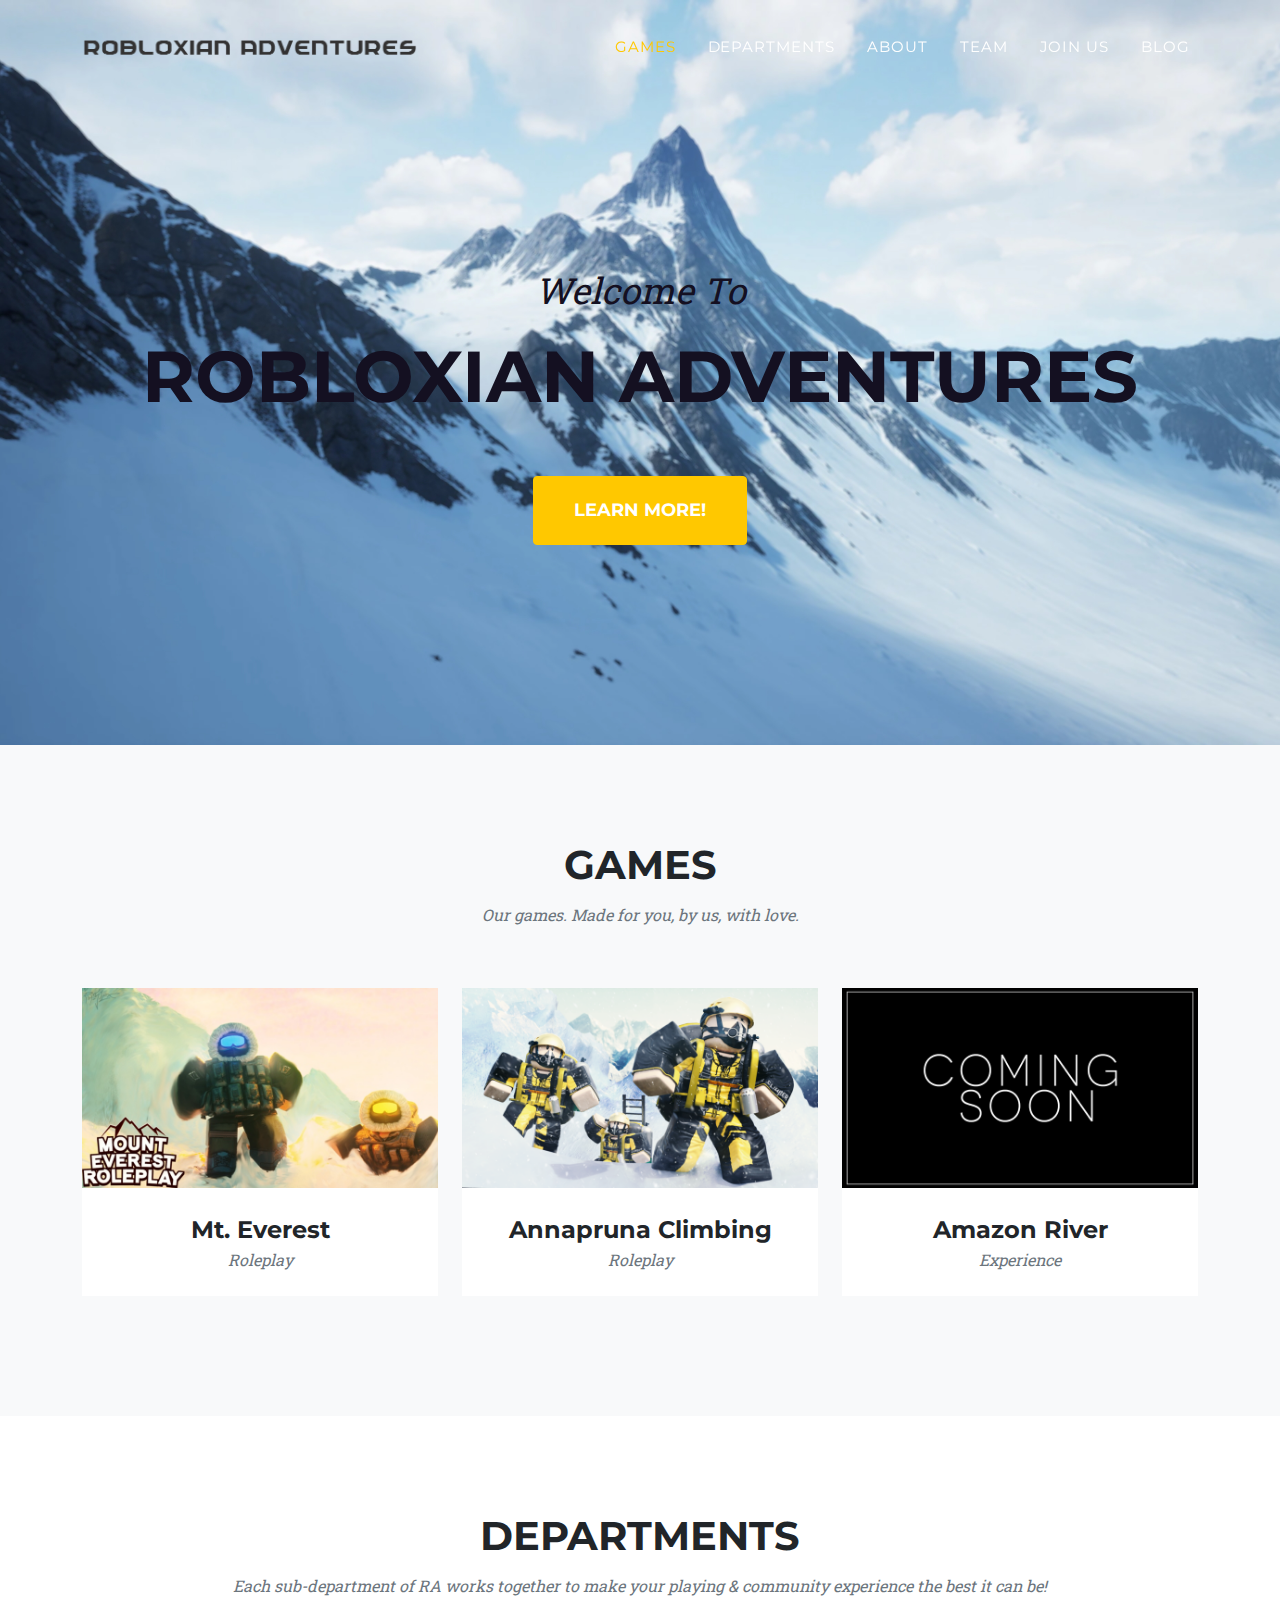
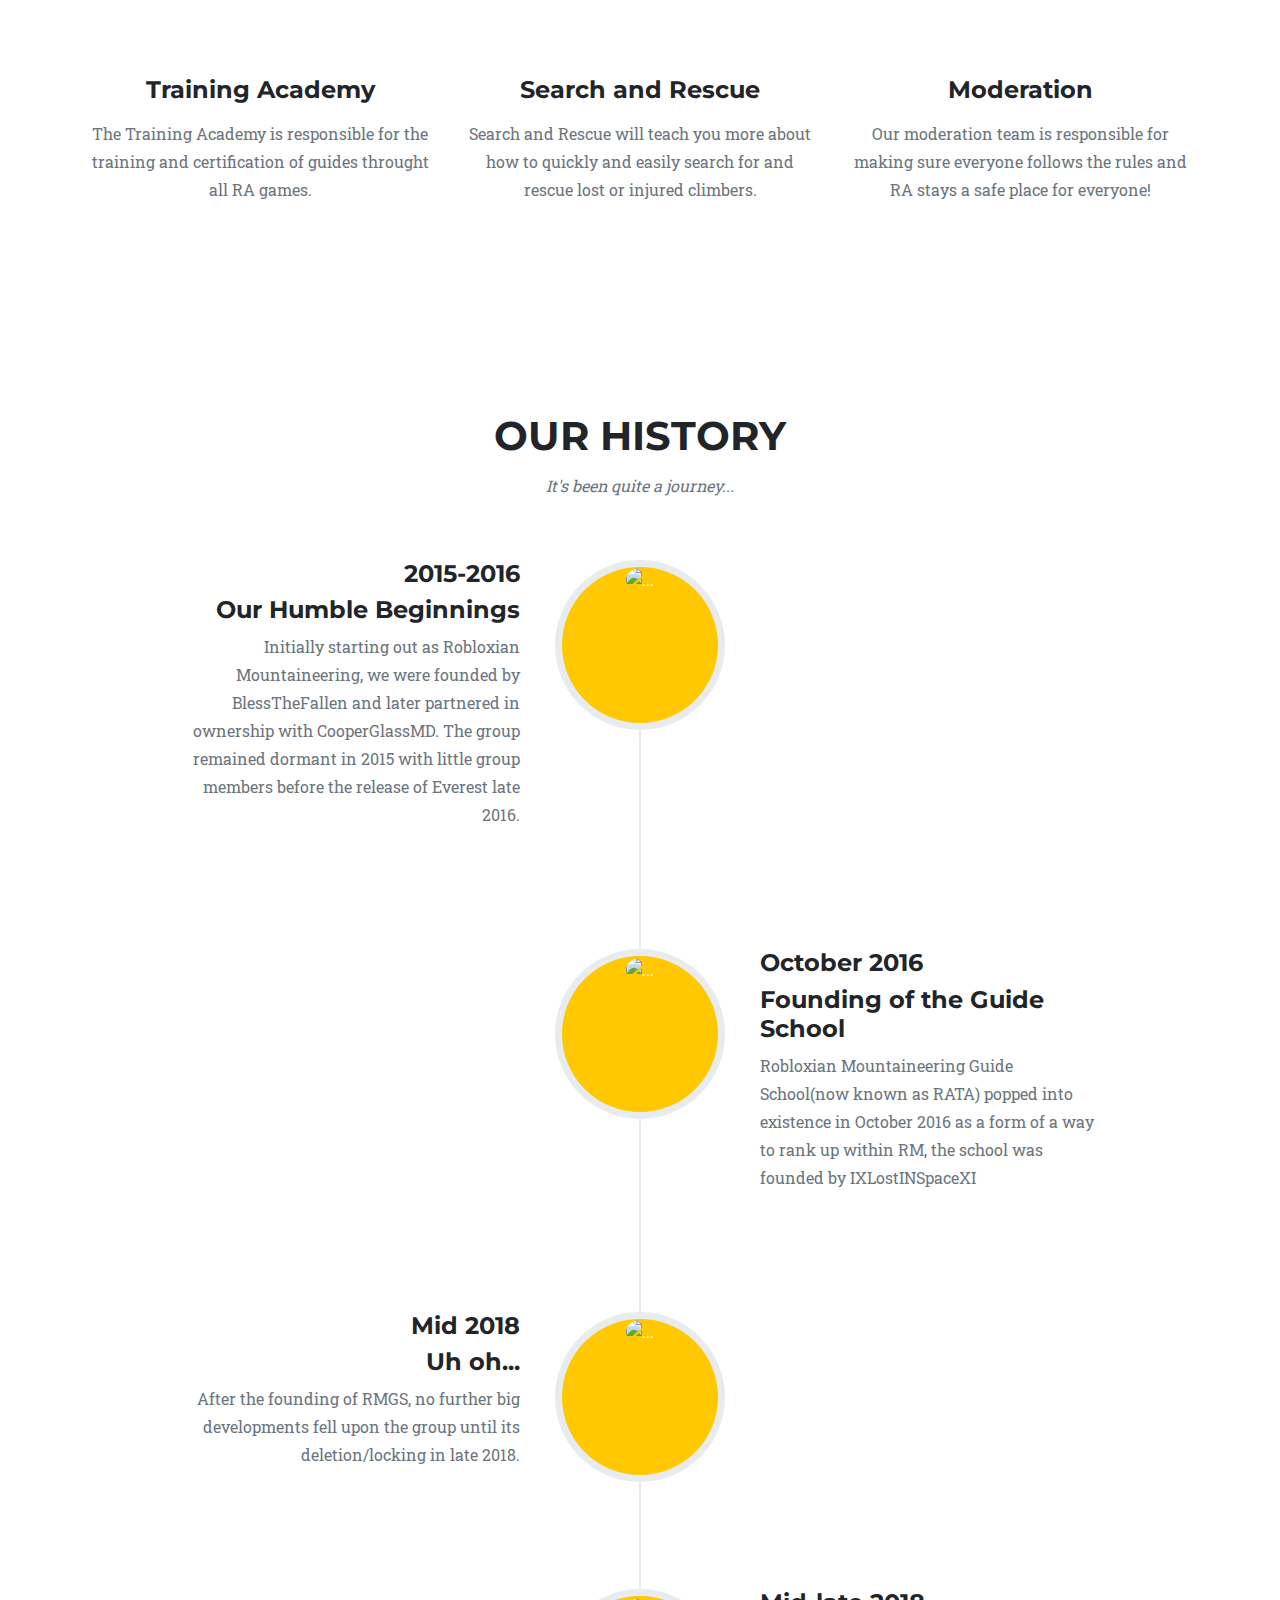
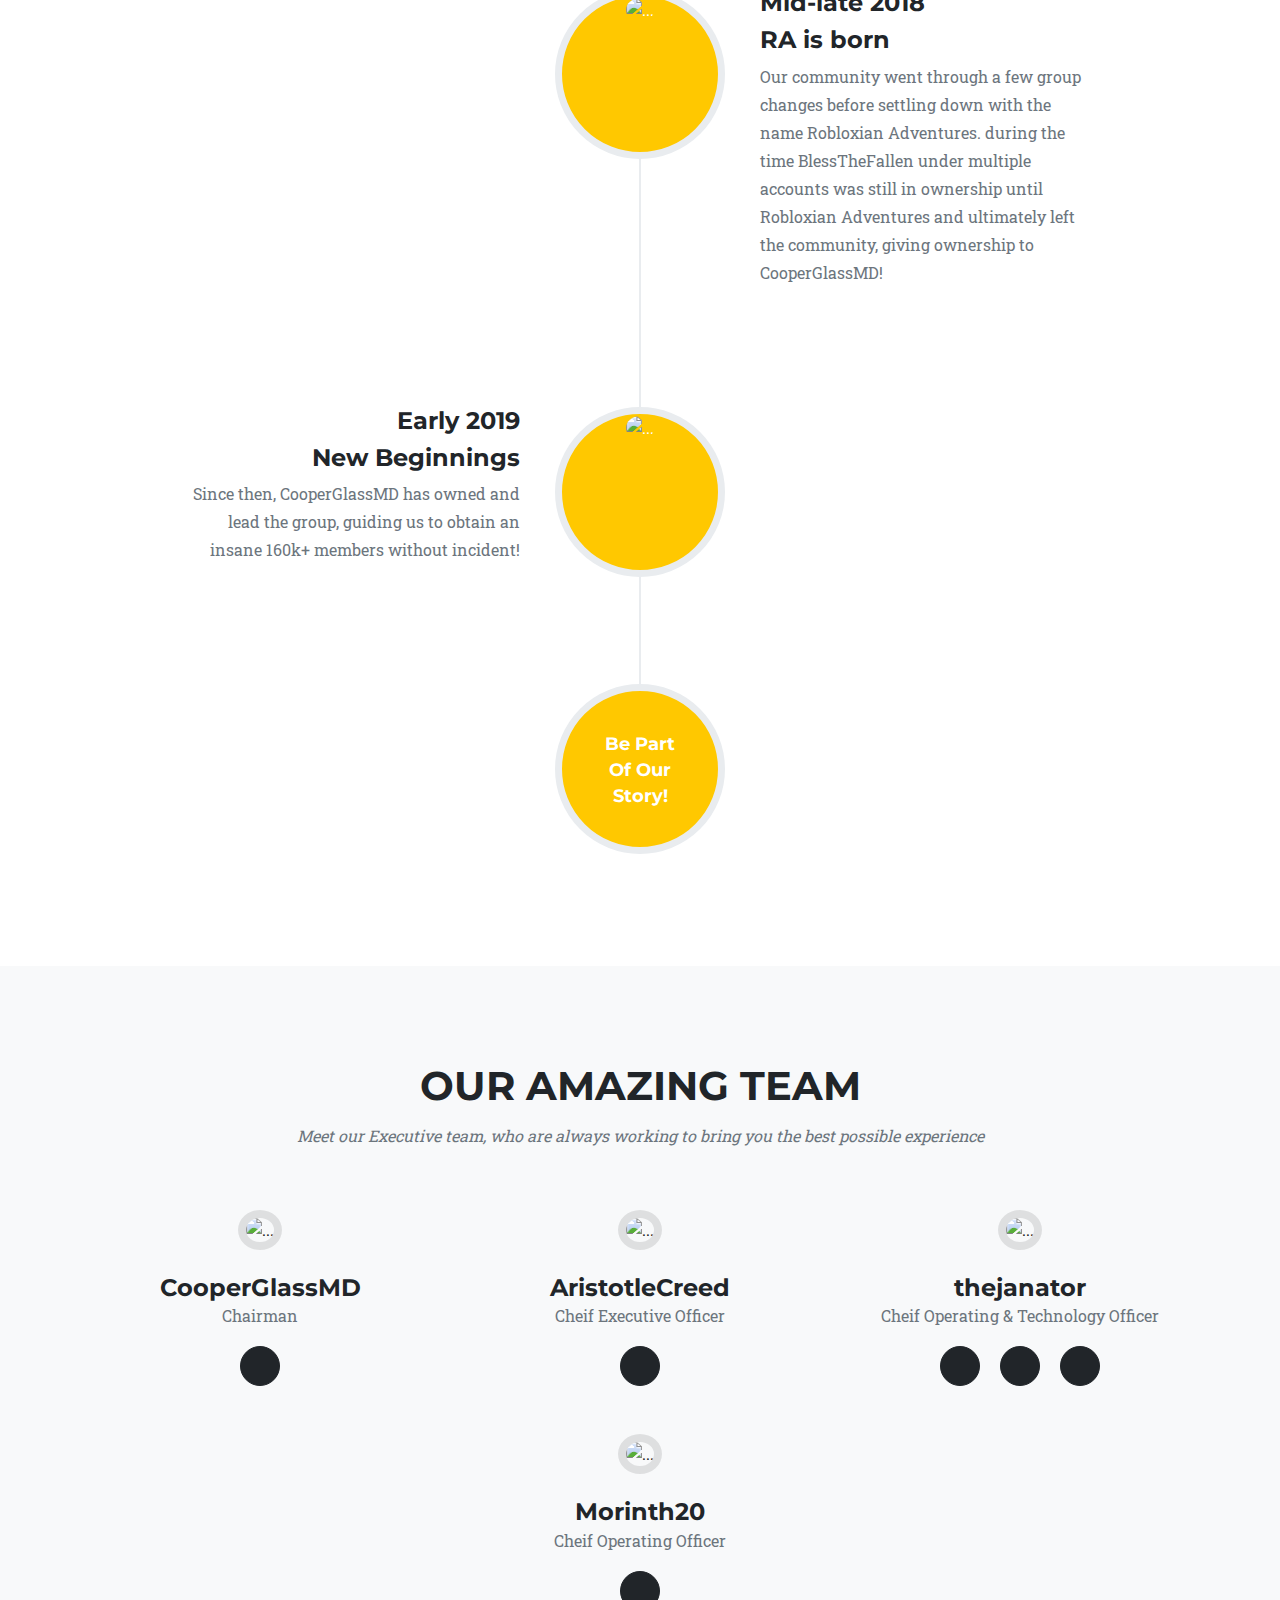
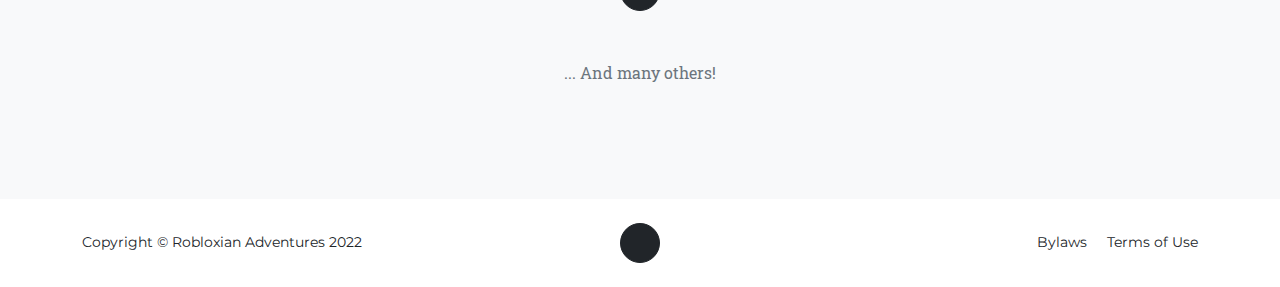
==== index.html @ d50bc76e "Update index.html" ====
<!DOCTYPE html>
<html lang="en">
    <head>
        <meta charset="utf-8" />
        <meta name="viewport" content="width=device-width, initial-scale=1">
        <meta name="description" content="Home page for Robloxian Adventures and its departments. " />
        <meta name="author" content="Golden!!#8008" />
        <meta name='owner' content='Robloxian Adventures'>
        <meta name='language' content='EN'>
        <meta name='og:image' content='assets/img/RA_Logo.png'>
        <title>Robloxian Adventures | Home</title>
        <!-- Favicon-->
        <link rel="icon" type="image/x-icon" href="assets/favicon.ico" />
        <!-- Font Awesome icons (free version)-->
        <script src="https://use.fontawesome.com/releases/v6.1.0/js/all.js" crossorigin="anonymous"></script>
        <!-- Google fonts-->
        <link href="https://fonts.googleapis.com/css?family=Montserrat:400,700" rel="stylesheet" type="text/css" />
        <link href="https://fonts.googleapis.com/css?family=Roboto+Slab:400,100,300,700" rel="stylesheet" type="text/css" />
        <!-- Core theme CSS (includes Bootstrap)-->
        <link href="css/styles.css" rel="stylesheet" />
    </head>
    <body id="page-top">
        <!-- Navigation-->
        <nav class="navbar navbar-expand-lg navbar-dark fixed-top" id="mainNav">
            <div class="container">
                <a class="navbar-brand" href="#page-top"><img src="assets/img/RA_Txt.png" alt="Robloxian Adventures" /></a>
                <button class="navbar-toggler" type="button" data-bs-toggle="collapse" data-bs-target="#navbarResponsive" aria-controls="navbarResponsive" aria-expanded="false" aria-label="Toggle navigation">
                    Menu
                    <i class="fas fa-bars ms-1"></i>
                </button>
                <div class="collapse navbar-collapse" id="navbarResponsive">
                    <ul class="navbar-nav text-uppercase ms-auto py-4 py-lg-0">
                        <li class="nav-item"><a class="nav-link" href="#portfolio">Games</a></li>
                        <li class="nav-item"><a class="nav-link" href="#departments">Departments</a></li>
                        <li class="nav-item"><a class="nav-link" href="#about">About</a></li>
                        <li class="nav-item"><a class="nav-link" href="#team">Team</a></li>
                        <li class="nav-item"><a class="nav-link" href="https://robloxianadventures.com/docs/join">Join Us</a></li>
                        <li class="nav-item"><a class="nav-link" href="https://robloxianadventures.com/blog">Blog</a></li>
                    </ul>
                </div>
            </div>
        </nav>
        <!-- Masthead-->
        <header class="masthead">
            <div class="container">
                <div class="masthead-subheading">Welcome To</div>
                <div class="masthead-heading text-uppercase">Robloxian Adventures</div>
                <a class="btn btn-primary btn-xl text-uppercase" href="#departments">Learn more!</a>
            </div>
        </header>
        <!-- Portfolio Grid-->
        <section class="page-section bg-light" id="portfolio">
            <div class="container">
                <div class="text-center">
                    <h2 class="section-heading text-uppercase">Games</h2>
                    <h3 class="section-subheading text-muted">Our games. Made for you, by us, with love.</h3>
                </div>
                <div class="row">
                    <div class="col-lg-4 col-sm-6 mb-4">
                        <!-- Portfolio item 1-->
                        <div class="portfolio-item">
                            <a class="portfolio-link" data-bs-toggle="modal" href="#portfolioModal1">
                                <div class="portfolio-hover">
                                    <div class="portfolio-hover-content"><i class="fas fa-plus fa-3x"></i></div>
                                </div>
                                <img class="img-fluid" src="assets/img/portfolio/1.jpg" alt="..." />
                            </a>
                            <div class="portfolio-caption">
                                <div class="portfolio-caption-heading">Mt. Everest </div>
                                <div class="portfolio-caption-subheading text-muted">Roleplay</div>
                            </div>
                        </div>
                    </div>
                    <div class="col-lg-4 col-sm-6 mb-4">
                        <!-- Portfolio item 2-->
                        <div class="portfolio-item">
                            <a class="portfolio-link" data-bs-toggle="modal" href="#portfolioModal2">
                                <div class="portfolio-hover">
                                    <div class="portfolio-hover-content"><i class="fas fa-plus fa-3x"></i></div>
                                </div>
                                <img class="img-fluid" src="assets/img/portfolio/2.jpg" alt="..." />
                            </a>
                            <div class="portfolio-caption">
                                <div class="portfolio-caption-heading">Annapruna Climbing</div>
                                <div class="portfolio-caption-subheading text-muted">Roleplay</div>
                            </div>
                        </div>
                    </div>
                    <div class="col-lg-4 col-sm-6 mb-4">
                        <!-- Portfolio item 3-->
                        <div class="portfolio-item">
                            <a class="portfolio-link" data-bs-toggle="modal" href="#portfolioModal3">
                                <div class="portfolio-hover">
                                    <div class="portfolio-hover-content"><i class="fas fa-plus fa-3x"></i></div>
                                </div>
                                <img class="img-fluid" src="assets/img/portfolio/3.jpg" alt="..." />
                            </a>
                            <div class="portfolio-caption">
                                <div class="portfolio-caption-heading">Amazon River</div>
                                <div class="portfolio-caption-subheading text-muted">Experience</div>
                            </div>
                        </div>
                    </div>
                    <div class="col-lg-4 col-sm-6 mb-4 mb-lg-0">
        </section>
        <!-- Services-->
        <section class="page-section" id="departments">
            <div class="container">
                <div class="text-center">
                    <h2 class="section-heading text-uppercase">Departments</h2>
                    <h3 class="section-subheading text-muted">Each sub-department of RA works together to make your playing & community experience the best it can be!</h3>
                </div>
                <div class="row text-center">
                    <div class="col-md-4">
                        <span class="fa-stack fa-4x">
                            <i class="fas fa-circle fa-stack-2x text-primary"></i>
                            <i class="fas fa-solid fa-mountain fa-stack-1x fa-inverse"></i>
                        </span>
                        <h4 class="my-3">Training Academy</h4>
                        <p class="text-muted">The Training Academy is responsible for the training and certification of guides throught all RA games.</p>
                    </div>
                    <div class="col-md-4">
                        <span class="fa-stack fa-4x">
                            <i class="fas fa-circle fa-stack-2x text-primary"></i>
                            <i class="fas fa-solid fa-kit-medical fa-stack-1x fa-inverse"></i>
                        </span>
                        <h4 class="my-3">Search and Rescue</h4>
                        <p class="text-muted">Search and Rescue will teach you more about how to quickly and easily search for and rescue lost or injured climbers.</p>
                    </div>
                    <div class="col-md-4">
                        <span class="fa-stack fa-4x">
                            <i class="fas fa-circle fa-stack-2x text-primary"></i>
                            <i class="fas fa-solid fa-building-shield fa-stack-1x fa-inverse"></i>
                        </span>
                        <h4 class="my-3">Moderation</h4>
                        <p class="text-muted">Our moderation team is responsible for making sure everyone follows the rules and RA stays a safe place for everyone!</p>
                    </div>
                </div>
            </div>
        </section>
        <!-- About-->
        <section class="page-section" id="about">
            <div class="container">
                <div class="text-center">
                    <h2 class="section-heading text-uppercase">Our History</h2>
                    <h3 class="section-subheading text-muted">It's been quite a journey...</h3>
                </div>
                <ul class="timeline">
                    <li>
                        <div class="timeline-image"><img class="rounded-circle img-fluid" src="https://tr.rbxcdn.com/54c5d6e81b9f97515d8ae2c8175b2072/150/150/Image/Png" alt="..." /></div>
                        <div class="timeline-panel">
                            <div class="timeline-heading">
                                <h4>2015-2016</h4>
                                <h4 class="subheading">Our Humble Beginnings</h4>
                            </div>
                            <div class="timeline-body"><p class="text-muted">Initially starting out as Robloxian Mountaineering, we were founded by BlessTheFallen and later partnered in ownership with CooperGlassMD. The group remained dormant in 2015 with little group members before the release of Everest late 2016. </p></div>
                        </div>
                    </li>
                    <li class="timeline-inverted">
                        <div class="timeline-image"><img class="rounded-circle img-fluid" src="https://media.discordapp.net/attachments/427008385368588288/959684807124717578/5518316475fe00e05817e12c3a12641e.png" alt="..." /></div>
                        <div class="timeline-panel">
                            <div class="timeline-heading">
                                <h4>October 2016</h4>
                                <h4 class="subheading">Founding of the Guide School</h4>
                            </div>
                            <div class="timeline-body"><p class="text-muted">Robloxian Mountaineering Guide School(now known as RATA) popped into existence in October 2016 as a form of a way to rank up within RM, the school was founded by IXLostINSpaceXI</p></div>
                        </div>
                    </li>
                    <li>
                        <div class="timeline-image"><img class="rounded-circle img-fluid" src="https://tr.rbxcdn.com/e82916c06123e69e83d7780ac8e709df/150/150/Image/Png" alt="..." /></div>
                        <div class="timeline-panel">
                            <div class="timeline-heading">
                                <h4>Mid 2018</h4>
                                <h4 class="subheading">Uh oh...</h4>
                            </div>
                            <div class="timeline-body"><p class="text-muted">After the founding of RMGS, no further big developments fell upon the group until its deletion/locking in late 2018.</p></div>
                        </div>
                    </li>
                    <li class="timeline-inverted">
                        <div class="timeline-image"><img class="rounded-circle img-fluid" src="https://tr.rbxcdn.com/f1787aa501d1be0c2f73a7b21cb35ba3/150/150/Image/Png" alt="..." /></div>
                        <div class="timeline-panel">
                            <div class="timeline-heading">
                                <h4>Mid-late 2018</h4>
                                <h4 class="subheading">RA is born</h4>
                            </div>
                            <div class="timeline-body"><p class="text-muted">Our community went through a few group changes before settling down with the name Robloxian Adventures. during the time BlessTheFallen under multiple accounts was still in ownership until Robloxian Adventures and ultimately left the community, giving ownership to CooperGlassMD! </p></div>
                        </div>
                    </li>
                    <li class="timeline-image">
                        <div class="timeline-image"><img class="rounded-circle img-fluid" src="https://tr.rbxcdn.com/d5ff7a2f6e70b2ca121d373fdad9608d/150/150/Image/Png" alt="..." /></div>
                        <div class="timeline-panel">
                            <div class="timeline-heading">
                                <h4>Early 2019</h4>
                                <h4 class="subheading">New Beginnings</h4>
                            </div>
                            <div class="timeline-body"><p class="text-muted">Since then, CooperGlassMD has owned and lead the group, guiding us to obtain an insane 160k+ members without incident!</p></div>
                        </div>
                    </li>
                    <li class="timeline-inverted">
                        <div class="timeline-image">
                            <h4>
                                Be Part
                                <br />
                                Of Our
                                <br />
                                Story!
                            </h4>
                        </div>
                    </li>
                </ul>
            </div>
        </section>
        <!-- Team-->
        <section class="page-section bg-light" id="team">
            <div class="container">
                <div class="text-center">
                    <h2 class="section-heading text-uppercase">Our Amazing Team</h2>
                    <h3 class="section-subheading text-muted">Meet our Executive team, who are always working to bring you the best possible experience</h3>
                </div>
                <div class="row">
                    <div class="col-lg-4">
                        <div class="team-member">
                            <img class="mx-auto rounded-circle" src="https://tr.rbxcdn.com/7e95c45aa85781a2bdec2e10c4b8c341/180/180/AvatarHeadshot/Png" alt="..." />
                            <h4>CooperGlassMD</h4>
                            <p class="text-muted">Chairman</p>
                            <a class="btn btn-dark btn-social mx-2" href="https://discord.com/users/837815530286350377" aria-label="Parveen Anand Twitter Profile"><i class="fab fa-discord"></i></a>
                        </div>
                    </div>
                    <div class="col-lg-4">
                        <div class="team-member">
                            <img class="mx-auto rounded-circle" src="https://tr.rbxcdn.com/af9ace53ed15804fab67b396b5011b00/180/180/AvatarHeadshot/Png" alt="..." />
                            <h4>AristotleCreed</h4>
                            <p class="text-muted">Cheif Executive Officer</p>
                            <a class="btn btn-dark btn-social mx-2" href="https://discord.com/users/142144092464218112" aria-label="Diana Petersen LinkedIn Profile"><i class="fab fa-discord"></i></a>
                        </div>
                    </div>
                    <div class="col-lg-4">
                        <div class="team-member">
                            <img class="mx-auto rounded-circle" src="https://tr.rbxcdn.com/6e3aad2e385f2ae1efe3694947ae968d/180/180/AvatarHeadshot/Png" alt="..." />
                            <h4>thejanator</h4>
                            <p class="text-muted">Cheif Operating & Technology Officer</p>
                            <a class="btn btn-dark btn-social mx-2" href"https://github.com/cgolden15" aria-label="Golden's Github"><i class="fa-brands fa-github"></i></a>
                            <a class="btn btn-dark btn-social mx-2" href="https://discord.com/users/317283391982534666" aria-label="Golden's Discord"><i class="fa-brands fa-discord"></i></a>
                            <a class="btn btn-dark btn-social mx-2" href="https://goldendev.tech/" aria-label="Golden's website"><i class="fa-solid fa-address-card"></i></a>
                        </div>
                    </div>
                    <div class="col-lg-4">
                        <div class="team-member">
                        </div>
                    </div>
                    <div class="col-lg-4">
                        <div class="team-member">
                            <img class="mx-auto rounded-circle" src="https://tr.rbxcdn.com/f5b042664a63ecc6b4317ddbeb142a0a/180/180/AvatarHeadshot/Png" alt="..." />
                            <h4>Morinth20</h4>
                            <p class="text-muted">Cheif Operating Officer</p>
                            <a class="btn btn-dark btn-social mx-2" href="https://discord.com/users/204383543013539840" aria-label="Larry Parker Twitter Profile"><i class="fab fa-discord"></i></a>
                        </div>
                    </div>
                 </div>
                    
                </div>
                <div class="row">
                    <div class="col-lg-8 mx-auto text-center"><p class="large text-muted">... And many others!</p></div>
                </div>
            </div>
        </section>
        <!-- Footer-->
        <footer class="footer py-4">
            <div class="container">
                <div class="row align-items-center">
                    <div class="col-lg-4 text-lg-start">Copyright &copy; Robloxian Adventures 2022</div>
                    <div class="col-lg-4 my-3 my-lg-0">
                        <a class="btn btn-dark btn-social mx-2" href="./docs/join.html" aria-label="Discord"><i class="fab fa-discord"></i></a>
                    </div>
                    <div class="col-lg-4 text-lg-end">
                        <a class="link-dark text-decoration-none me-3" href="./docs/bylaws.html">Bylaws</a>
                        <a class="link-dark text-decoration-none" href="./docs/bylaws.html">Terms of Use</a>
                    </div>
                </div>
            </div>
        </footer>
        <!-- Portfolio Modals-->
        <!-- Portfolio item 1 modal popup-->
        <div class="portfolio-modal modal fade" id="portfolioModal1" tabindex="-1" role="dialog" aria-hidden="true">
            <div class="modal-dialog">
                <div class="modal-content">
                    <div class="close-modal" data-bs-dismiss="modal"><img src="assets/img/close-icon.svg" alt="Close modal" /></div>
                    <div class="container">
                        <div class="row justify-content-center">
                            <div class="col-lg-8">
                                <div class="modal-body">
                                    <!-- Project details-->
                                    <h2 class="text-uppercase">Mount Everest</h2>
                                    <p class="item-intro text-muted">Roleplay</p>
                                    <img class="img-fluid d-block mx-auto" src="assets/img/portfolio/1.jpg" alt="..." />
                                    <p>Thousands have tried and only a few were successful, will you make it to the top of the world's tallest mountain? Good luck. </p>
                                    <ul class="list-inline">
                                        <li>
                                            <strong>Link:</strong>
                                            https://www.roblox.com/games/3145447020/Mount-Everest-Climbing-Roleplay
                                        </li>
                                    </ul>
                                    <button class="btn btn-primary btn-xl text-uppercase" data-bs-dismiss="modal" type="button">
                                        <i class="fas fa-xmark me-1"></i>
                                        Close Project
                                    </button>
                                </div>
                            </div>
                        </div>
                    </div>
                </div>
            </div>
        </div>
        <!-- Portfolio item 2 modal popup-->
        <div class="portfolio-modal modal fade" id="portfolioModal2" tabindex="-1" role="dialog" aria-hidden="true">
            <div class="modal-dialog">
                <div class="modal-content">
                    <div class="close-modal" data-bs-dismiss="modal"><img src="assets/img/close-icon.svg" alt="Close modal" /></div>
                    <div class="container">
                        <div class="row justify-content-center">
                            <div class="col-lg-8">
                                <div class="modal-body">
                                    <!-- Project details-->
                                    <h2 class="text-uppercase">Annapruna</h2>
                                    <p class="item-intro text-muted">Roleplay</p>
                                    <img class="img-fluid d-block mx-auto" src="assets/img/portfolio/2.jpg" alt="..." />
                                    <p>This mountain stands at 8091 meters tall and is known for being the most dangerous climb on the planet. Can you make it to the summit, or will you fail like thousands of others?</p>
                                    <ul class="list-inline">
                                        <li>
                                            <strong>Link:</strong>
                                            https://www.roblox.com/games/5005187071/ANNAPURNA-Climbing-Roleplay
                                        </li>
                                    </ul>
                                    <button class="btn btn-primary btn-xl text-uppercase" data-bs-dismiss="modal" type="button">
                                        <i class="fas fa-xmark me-1"></i>
                                        Close Project
                                    </button>
                                </div>
                            </div>
                        </div>
                    </div>
                </div>
            </div>
        </div>
        <!-- Portfolio item 3 modal popup-->
        <div class="portfolio-modal modal fade" id="portfolioModal3" tabindex="-1" role="dialog" aria-hidden="true">
            <div class="modal-dialog">
                <div class="modal-content">
                    <div class="close-modal" data-bs-dismiss="modal"><img src="assets/img/close-icon.svg" alt="Close modal" /></div>
                    <div class="container">
                        <div class="row justify-content-center">
                            <div class="col-lg-8">
                                <div class="modal-body">
                                    <!-- Project details-->
                                    <h2 class="text-uppercase">Amazon River</h2>
                                    <p class="item-intro text-muted">Experience</p>
                                    <img class="img-fluid d-block mx-auto" src="assets/img/portfolio/3.jpg" alt="..." />
                                    <p>What could this be...?</p>
                                    <ul class="list-inline">
                                        <li>
                                            <strong>Link:</strong>
                                            N/A
                                        </li>
                                    </ul>
                                    <button class="btn btn-primary btn-xl text-uppercase" data-bs-dismiss="modal" type="button">
                                        <i class="fas fa-xmark me-1"></i>
                                        Close Project
                                    </button>
                                </div>
                            </div>
                        </div>
                    </div>
                </div>
            </div>
        </div>
        <!-- Bootstrap core JS-->
        <script src="https://cdn.jsdelivr.net/npm/bootstrap@5.1.3/dist/js/bootstrap.bundle.min.js"></script>
        <!-- Core theme JS-->
        <script src="js/scripts.js"></script>
    </body>
</html>
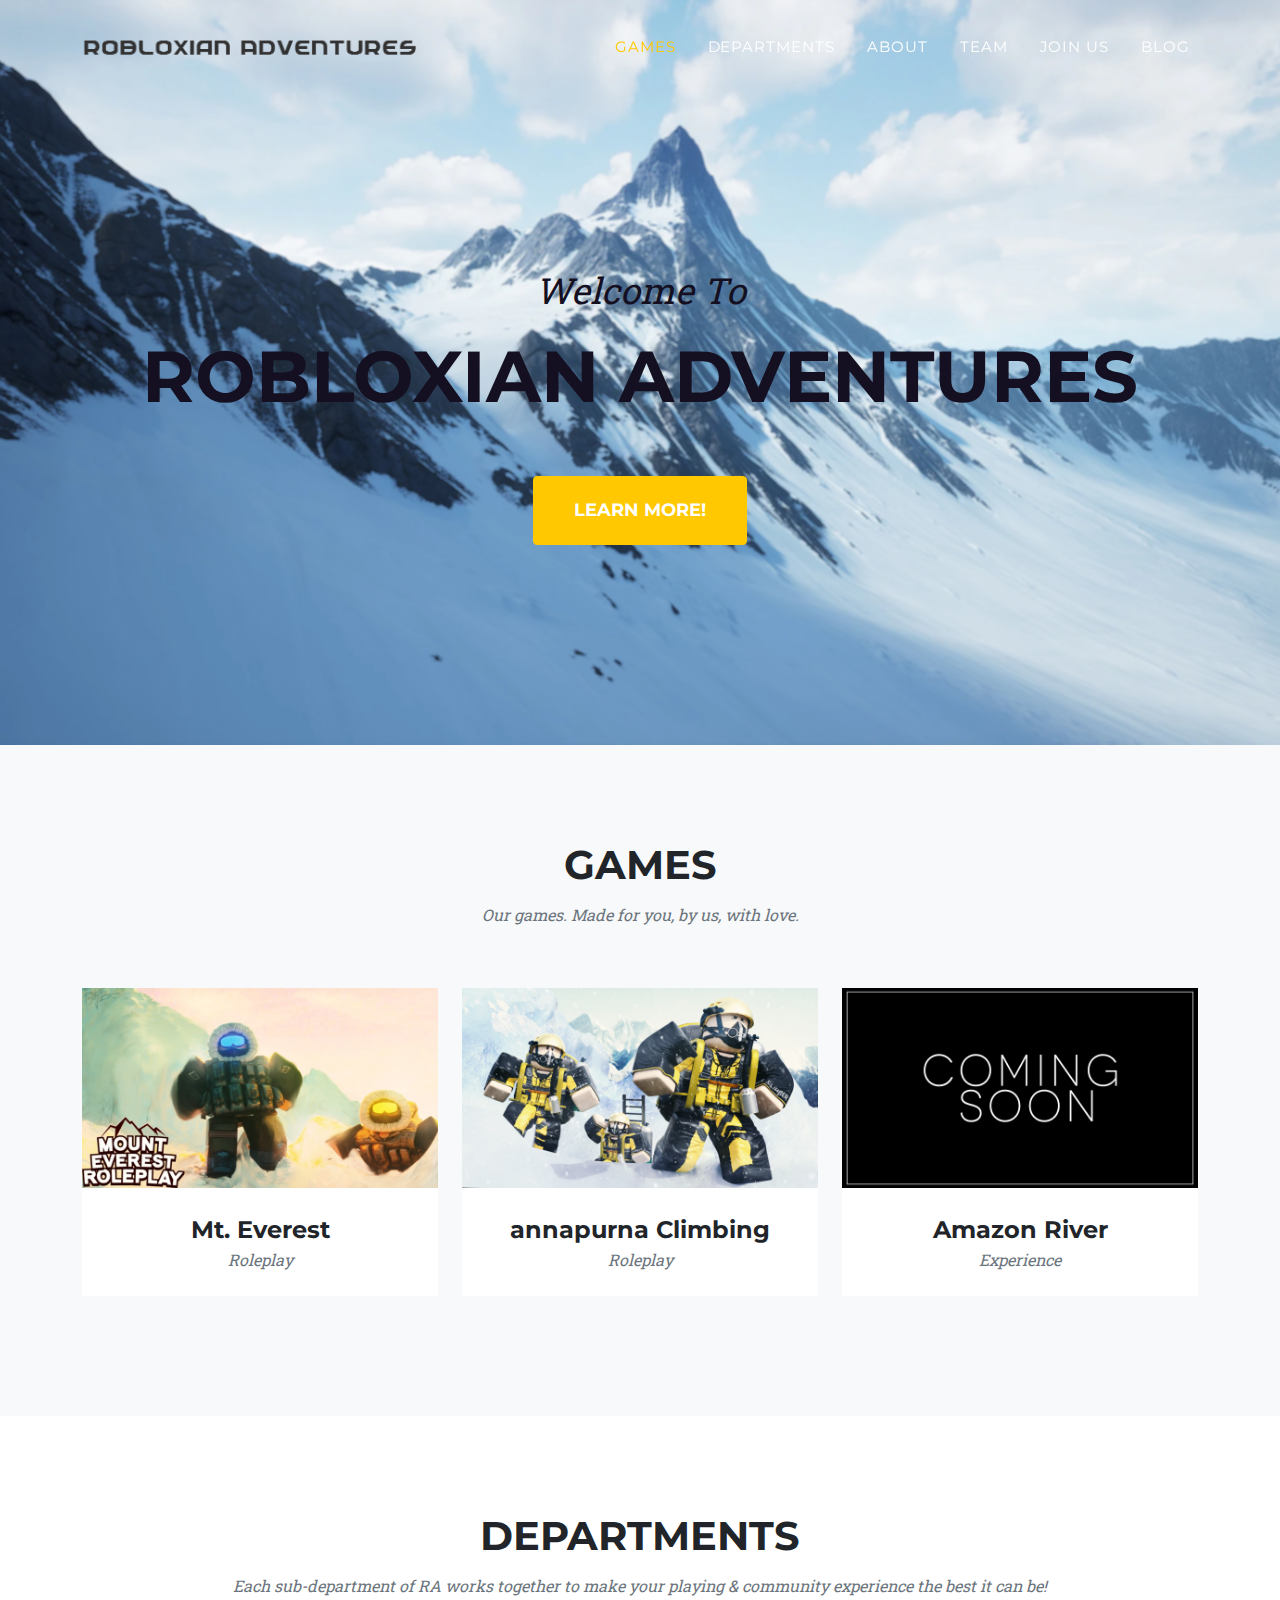
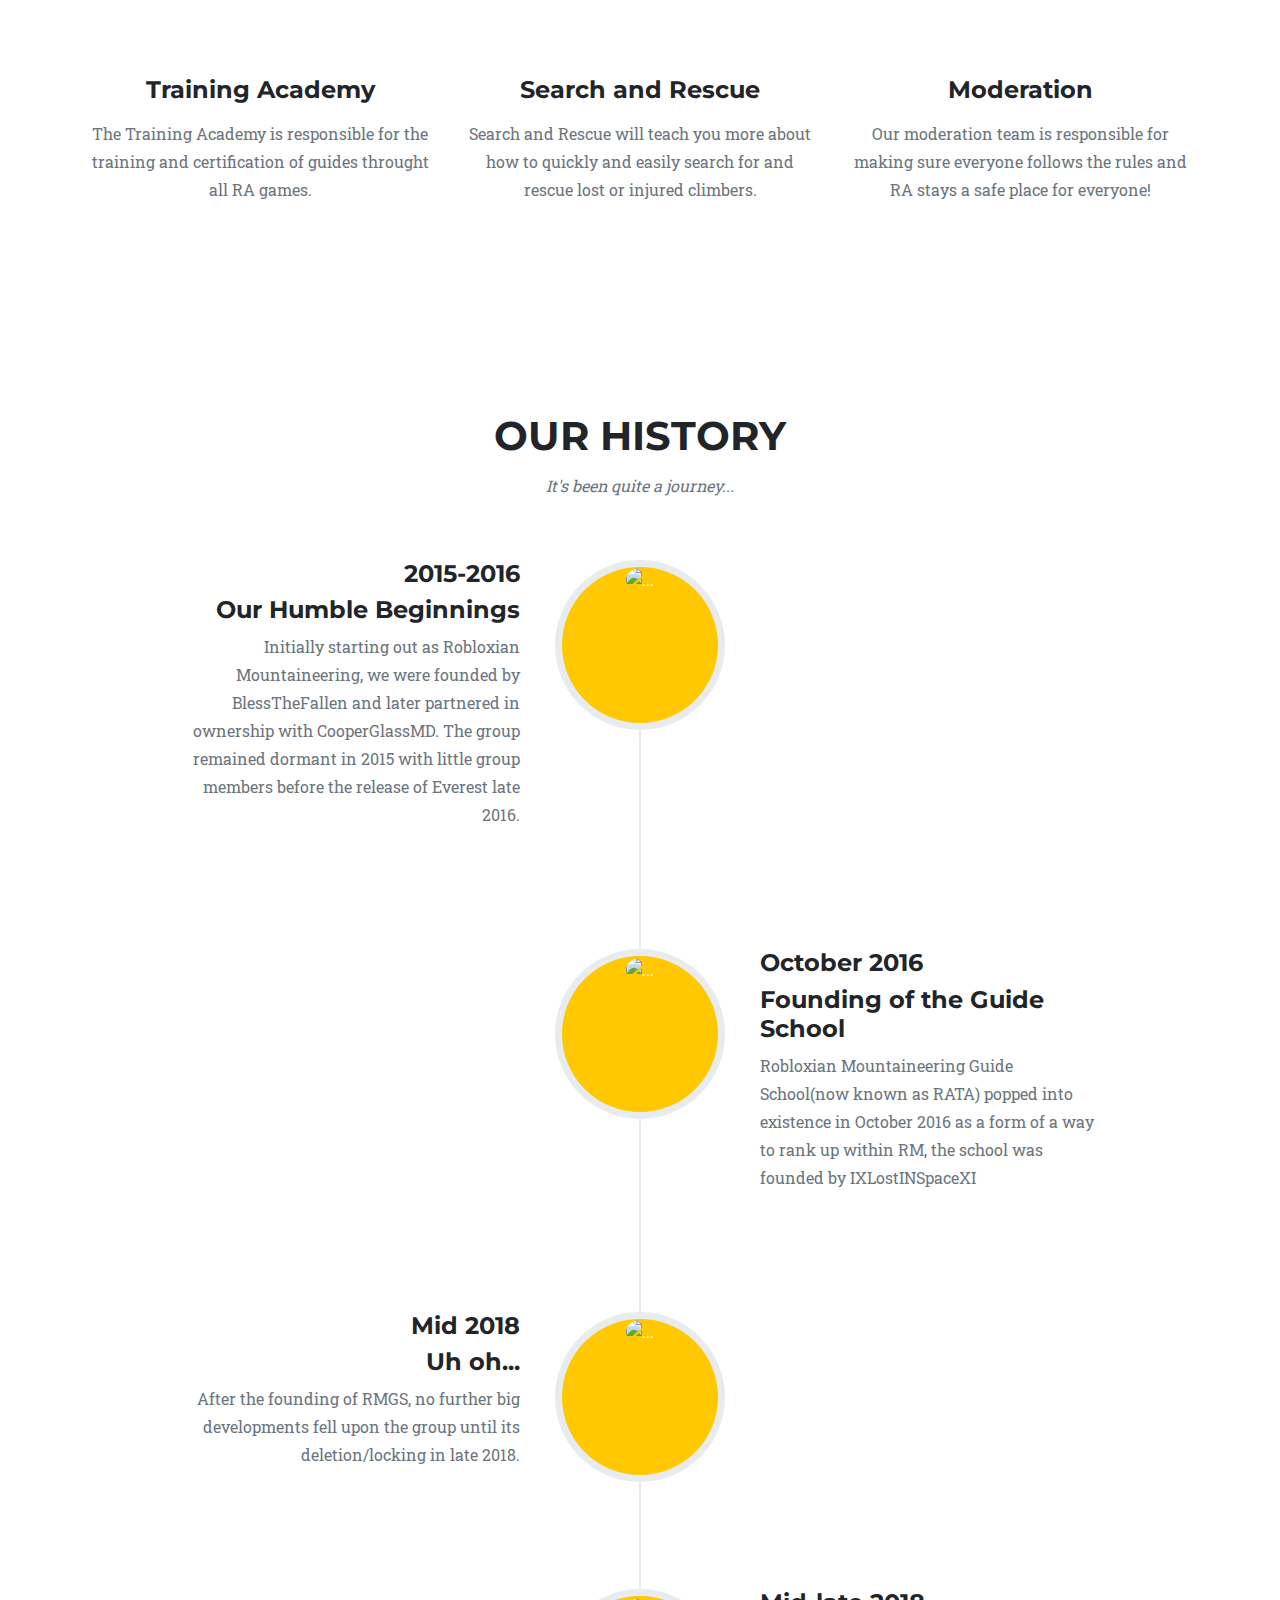
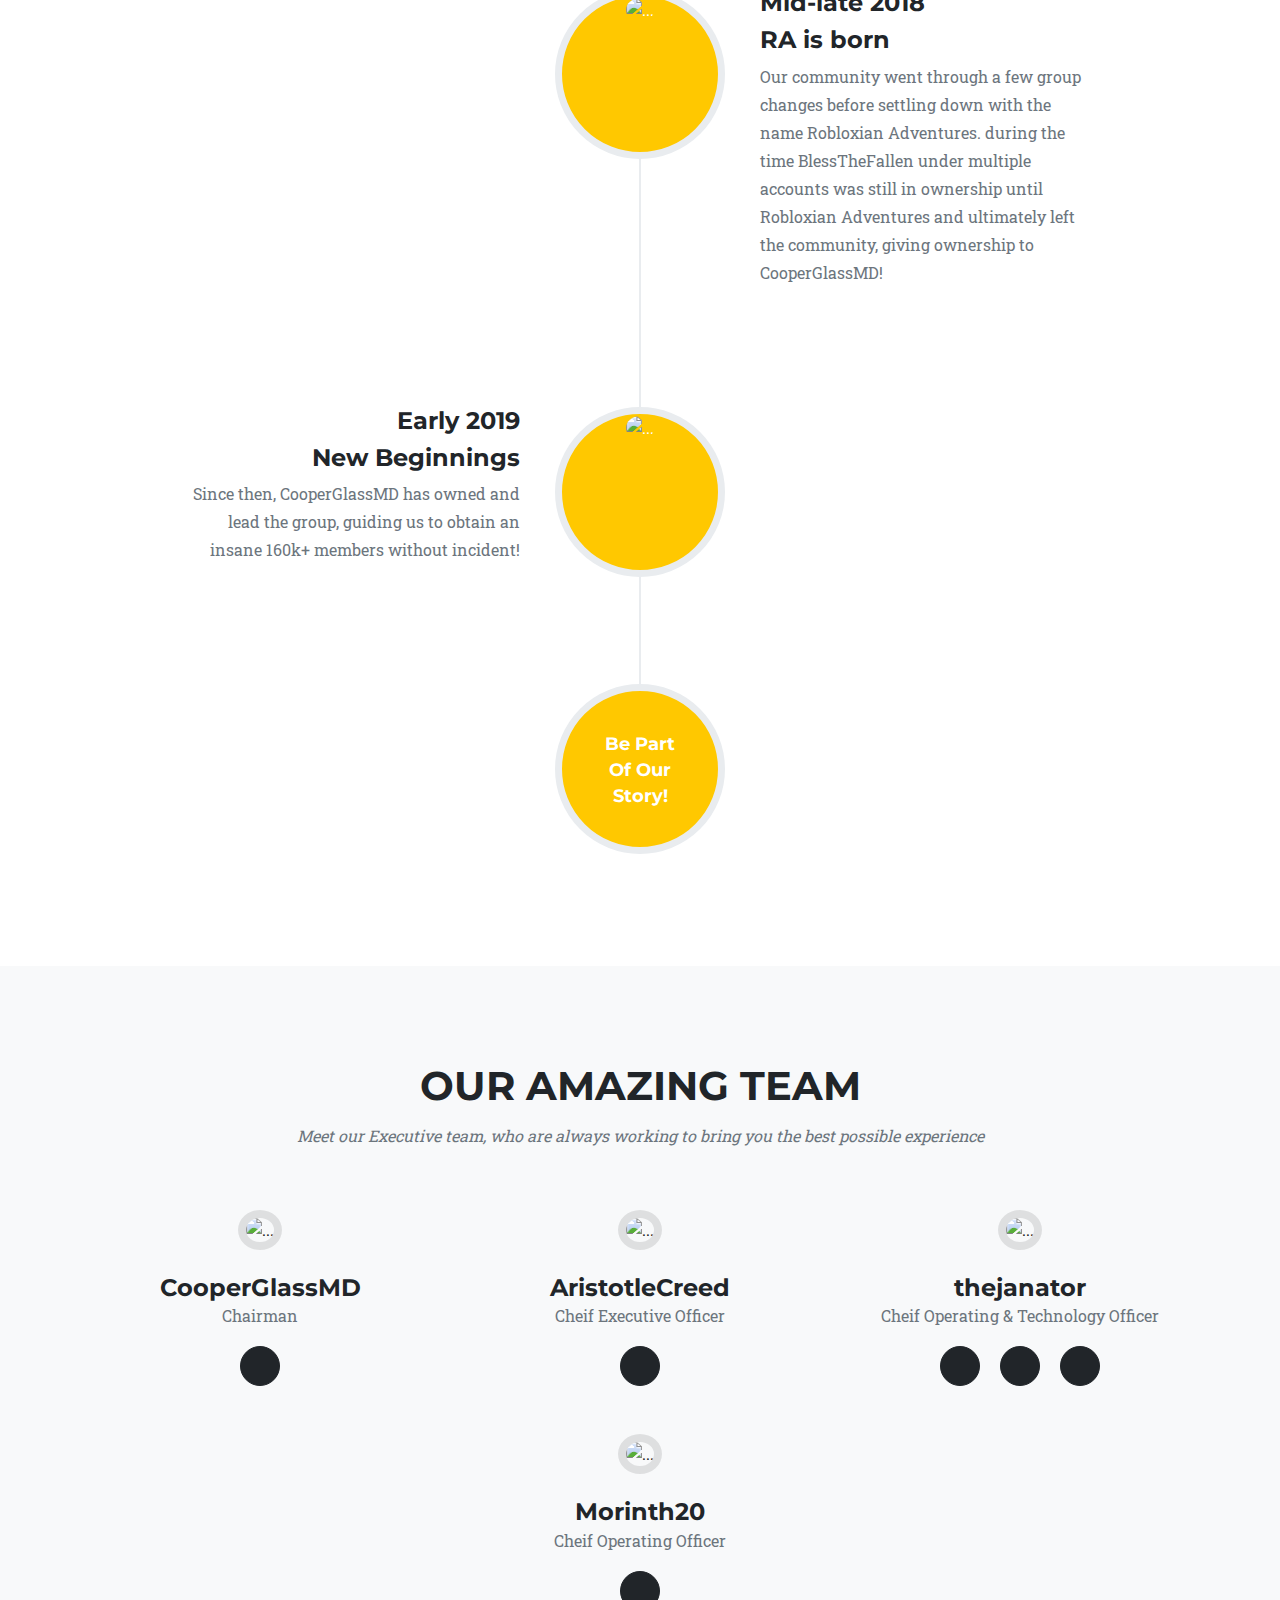
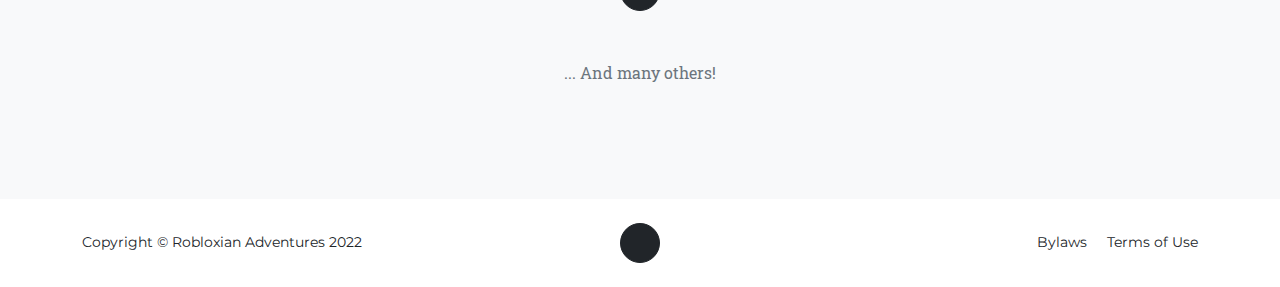
==== commit 332a0061: "Update index.html" ====
--- a/index.html
+++ b/index.html
@@ -81,7 +81,7 @@
                                 <img class="img-fluid" src="assets/img/portfolio/2.jpg" alt="..." />
                             </a>
                             <div class="portfolio-caption">
-                                <div class="portfolio-caption-heading">Annapruna Climbing</div>
+                                <div class="portfolio-caption-heading">annapurna Climbing</div>
                                 <div class="portfolio-caption-subheading text-muted">Roleplay</div>
                             </div>
                         </div>
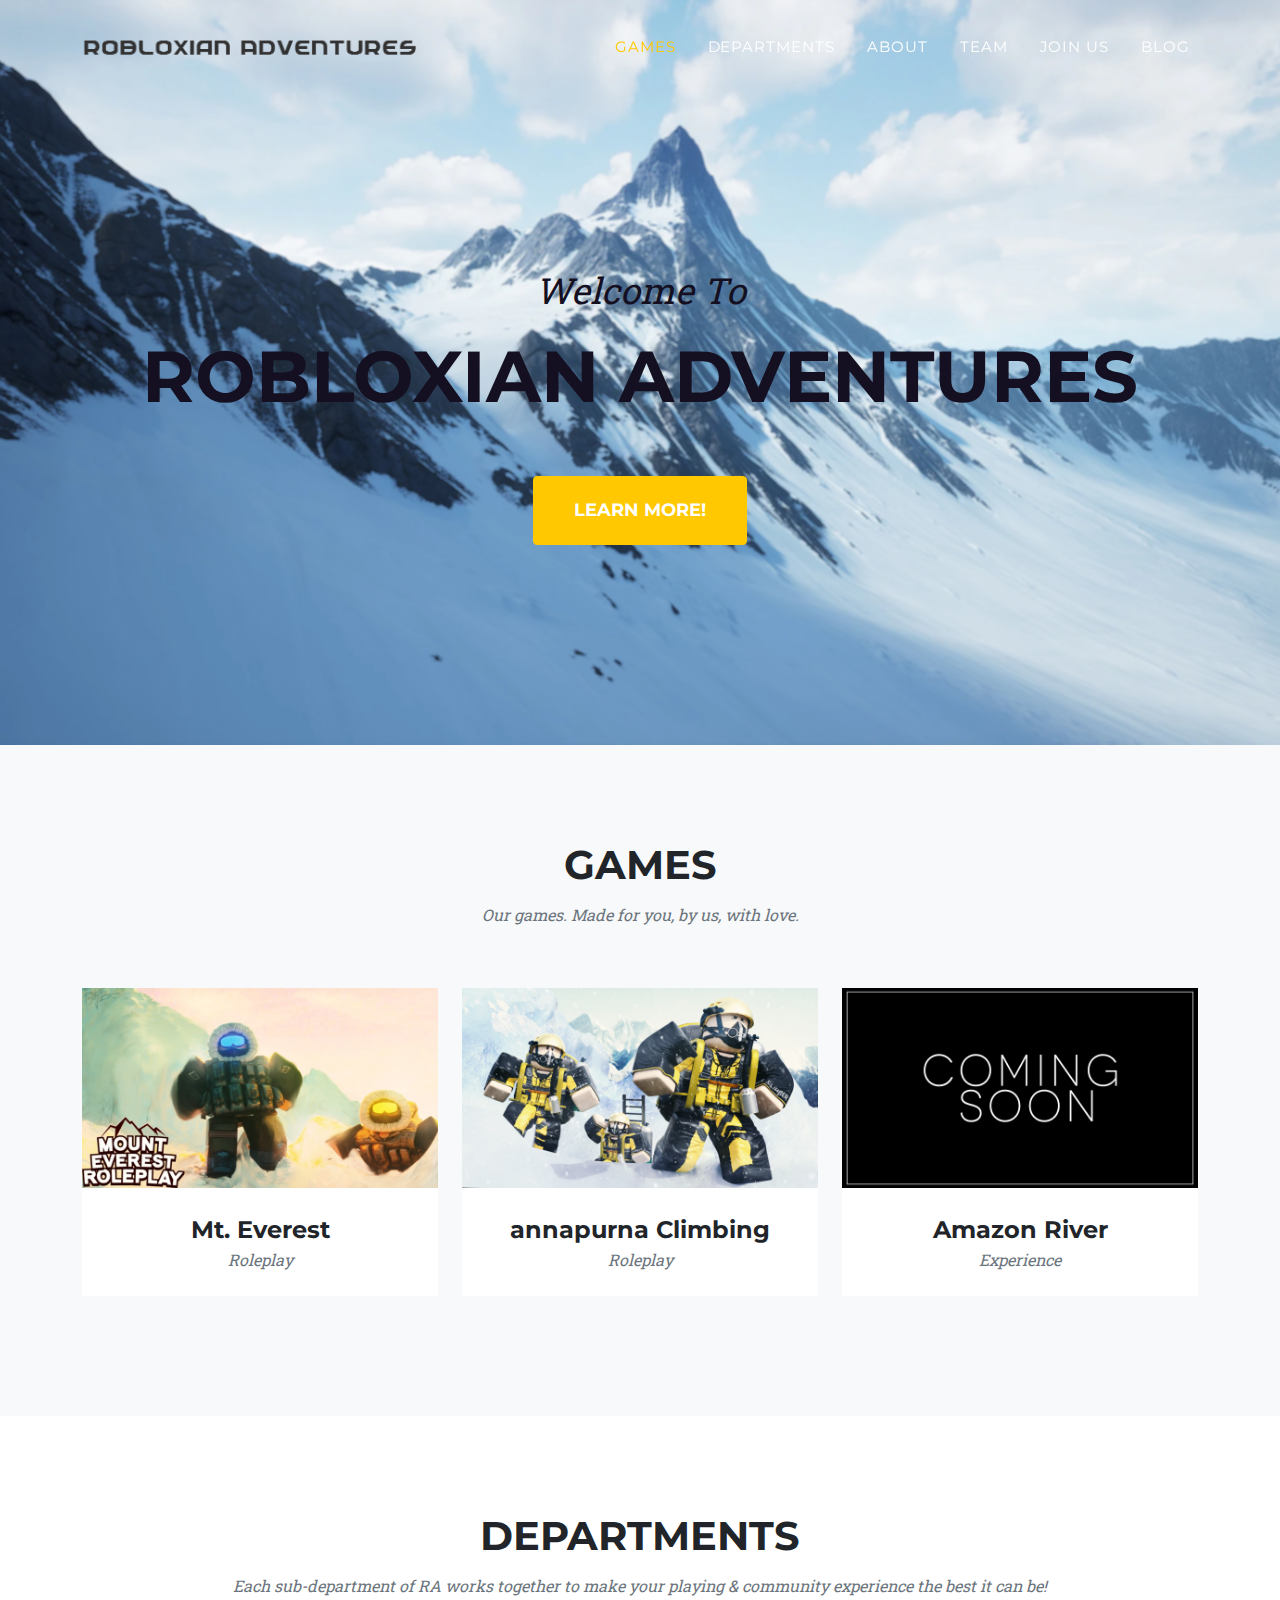
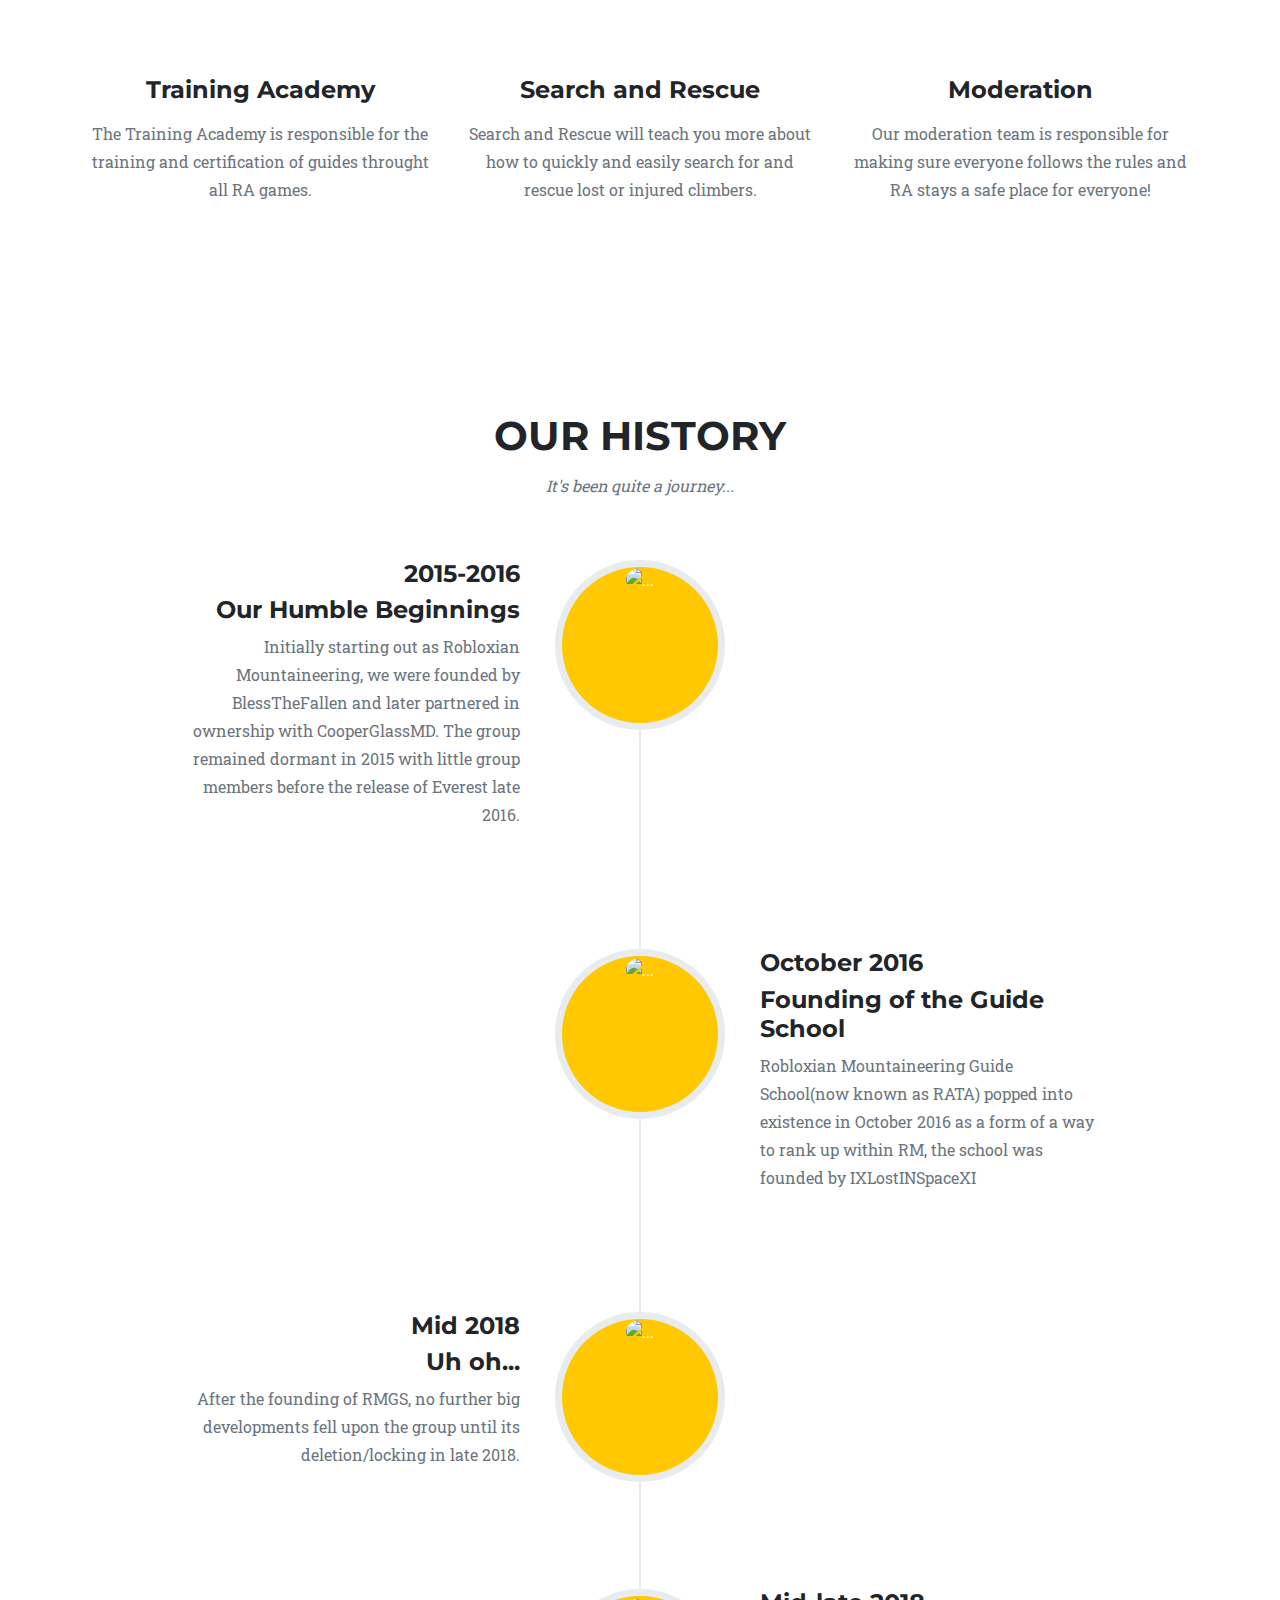
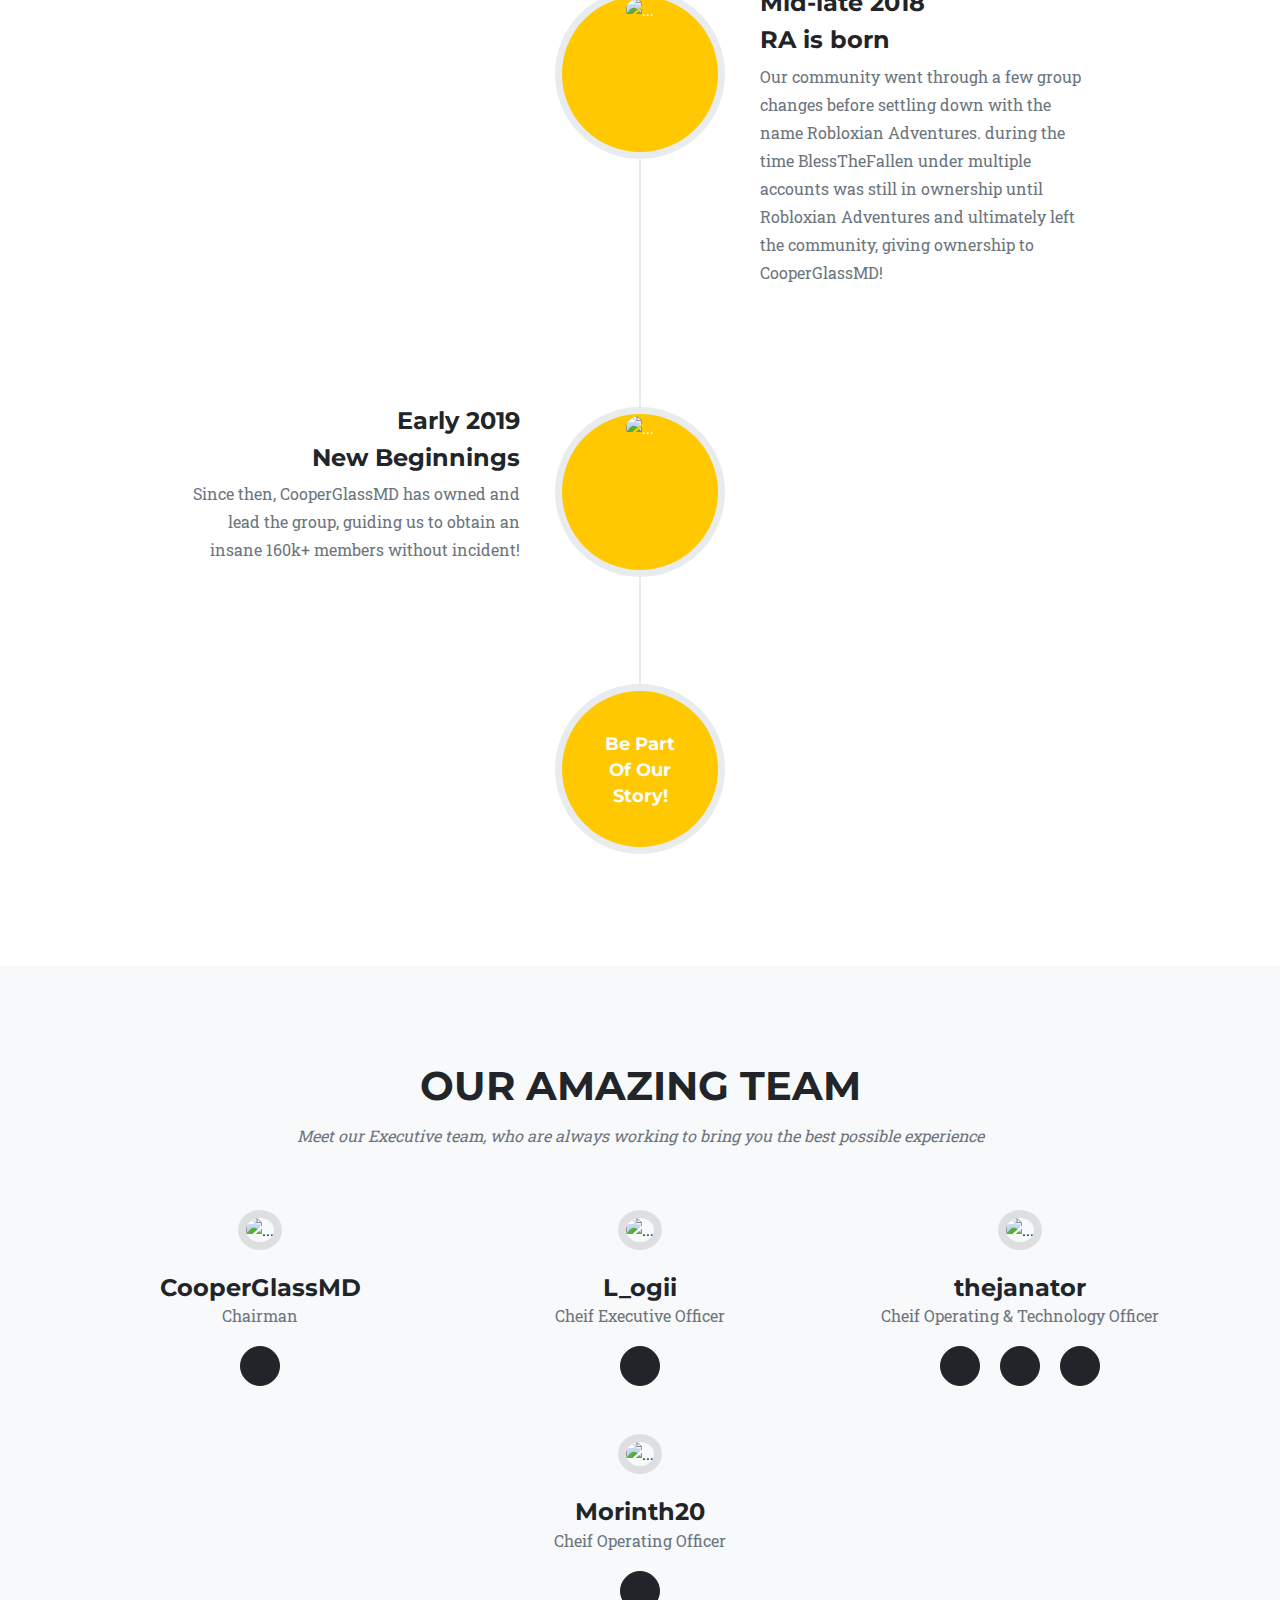
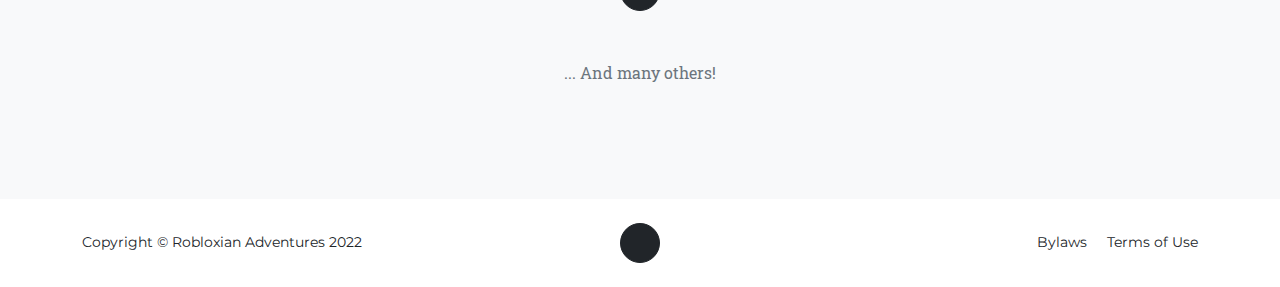
==== commit 85152ce0: "Update index.html" ====
--- a/index.html
+++ b/index.html
@@ -228,15 +228,15 @@
                     </div>
                     <div class="col-lg-4">
                         <div class="team-member">
-                            <img class="mx-auto rounded-circle" src="https://tr.rbxcdn.com/af9ace53ed15804fab67b396b5011b00/180/180/AvatarHeadshot/Png" alt="..." />
-                            <h4>AristotleCreed</h4>
+                            <img class="mx-auto rounded-circle" src="https://tr.rbxcdn.com/a50bffe8046fe2f6049a1416df642b9b/150/150/AvatarHeadshot/Png" alt="..." />
+                            <h4>L_ogii</h4>
                             <p class="text-muted">Cheif Executive Officer</p>
                             <a class="btn btn-dark btn-social mx-2" href="https://discord.com/users/142144092464218112" aria-label="Diana Petersen LinkedIn Profile"><i class="fab fa-discord"></i></a>
                         </div>
                     </div>
                     <div class="col-lg-4">
                         <div class="team-member">
-                            <img class="mx-auto rounded-circle" src="https://tr.rbxcdn.com/6e3aad2e385f2ae1efe3694947ae968d/180/180/AvatarHeadshot/Png" alt="..." />
+                            <img class="mx-auto rounded-circle" src="https://tr.rbxcdn.com/572f660cbafdd191482e8d2f6b6889a5/150/150/AvatarHeadshot/Png" alt="..." />
                             <h4>thejanator</h4>
                             <p class="text-muted">Cheif Operating & Technology Officer</p>
                             <a class="btn btn-dark btn-social mx-2" href"https://github.com/cgolden15" aria-label="Golden's Github"><i class="fa-brands fa-github"></i></a>
@@ -250,7 +250,7 @@
                     </div>
                     <div class="col-lg-4">
                         <div class="team-member">
-                            <img class="mx-auto rounded-circle" src="https://tr.rbxcdn.com/f5b042664a63ecc6b4317ddbeb142a0a/180/180/AvatarHeadshot/Png" alt="..." />
+                            <img class="mx-auto rounded-circle" src="https://tr.rbxcdn.com/0f5619db50d70c3c9ae2a33c53c3db8a/150/150/AvatarHeadshot/Png" alt="..." />
                             <h4>Morinth20</h4>
                             <p class="text-muted">Cheif Operating Officer</p>
                             <a class="btn btn-dark btn-social mx-2" href="https://discord.com/users/204383543013539840" aria-label="Larry Parker Twitter Profile"><i class="fab fa-discord"></i></a>
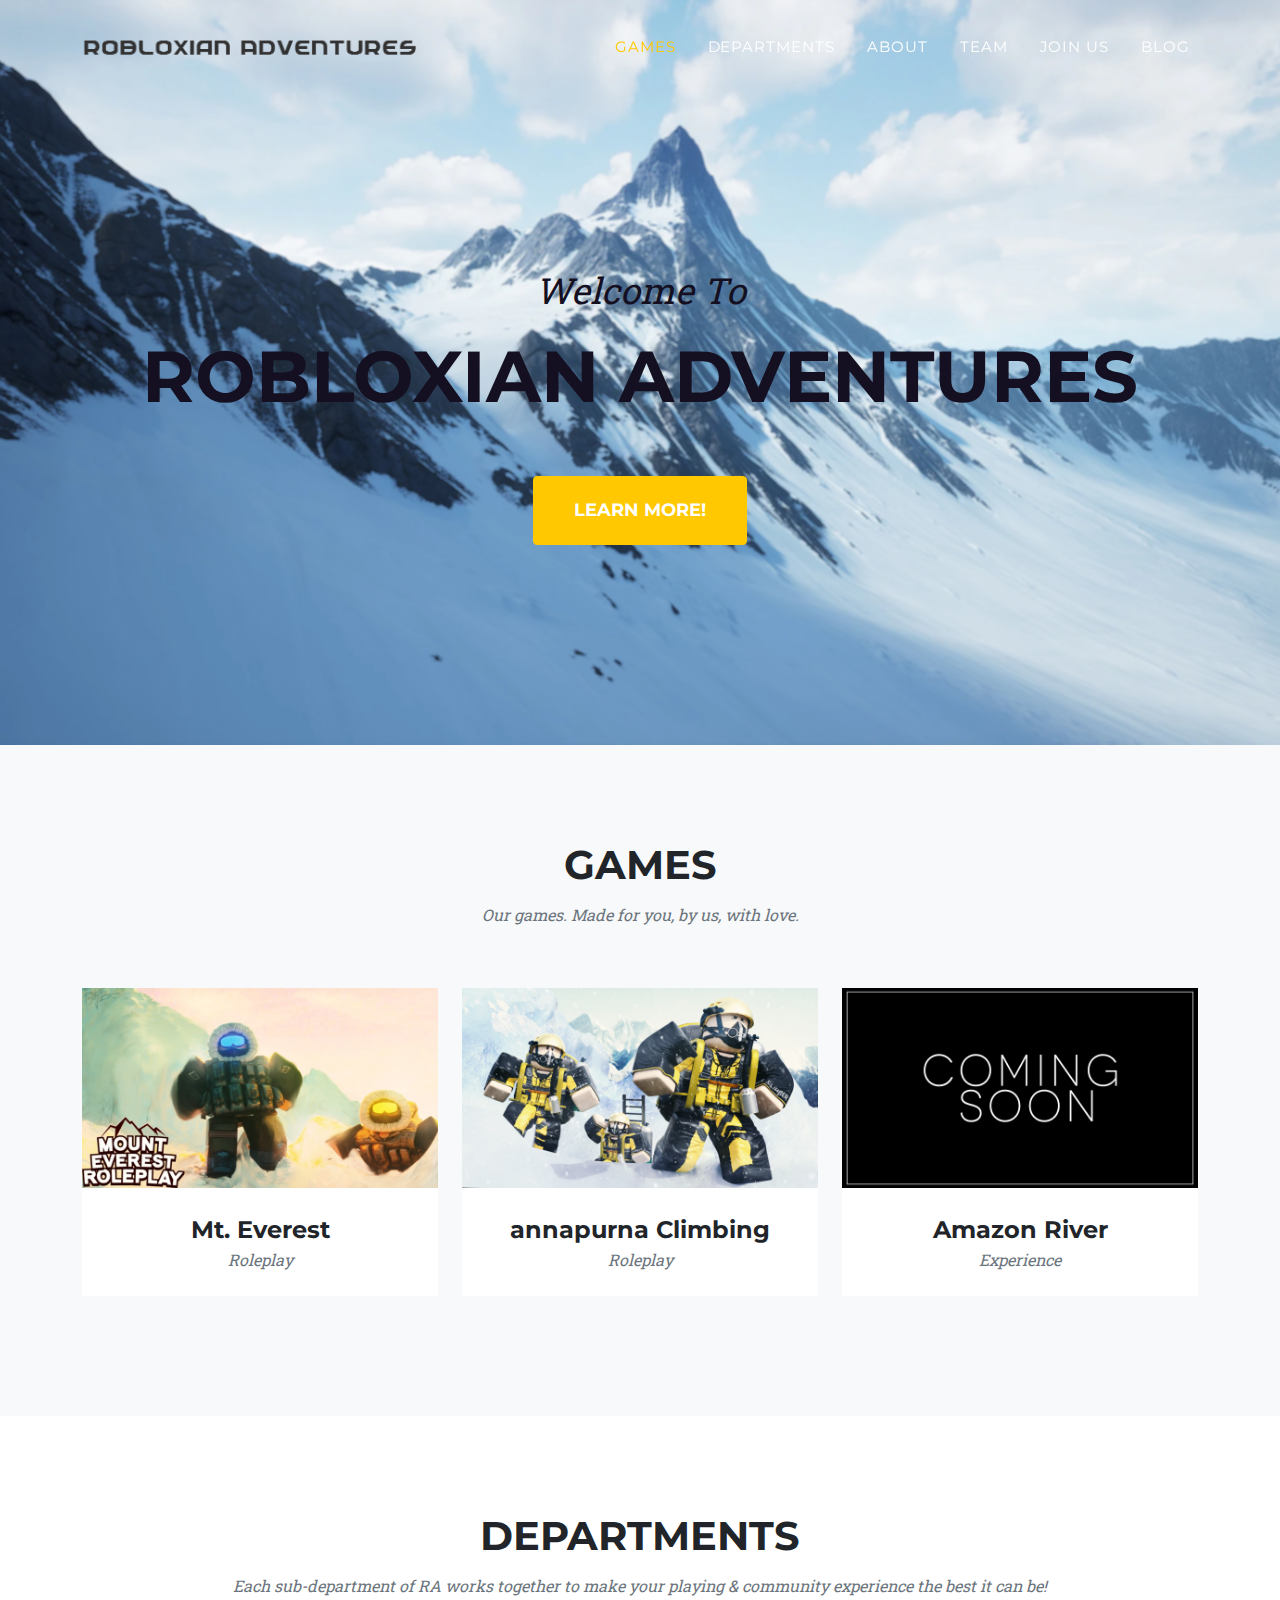
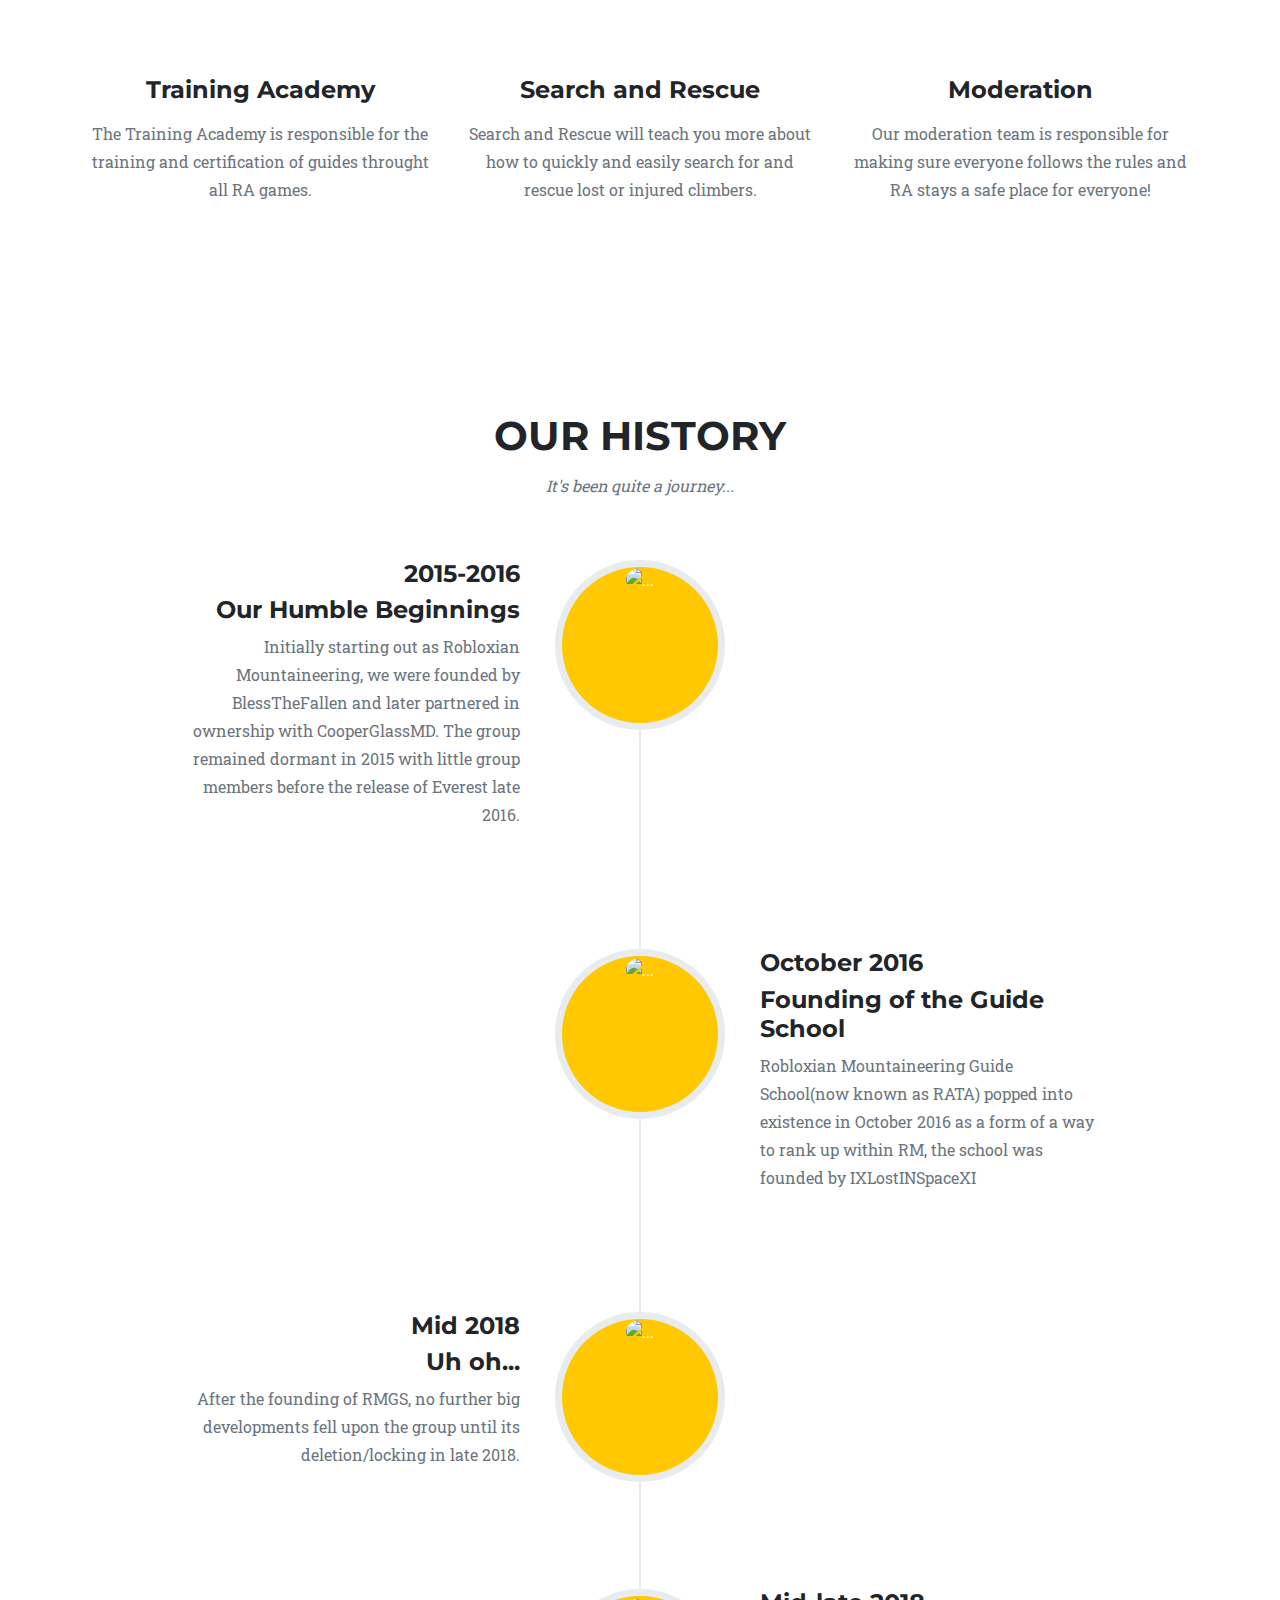
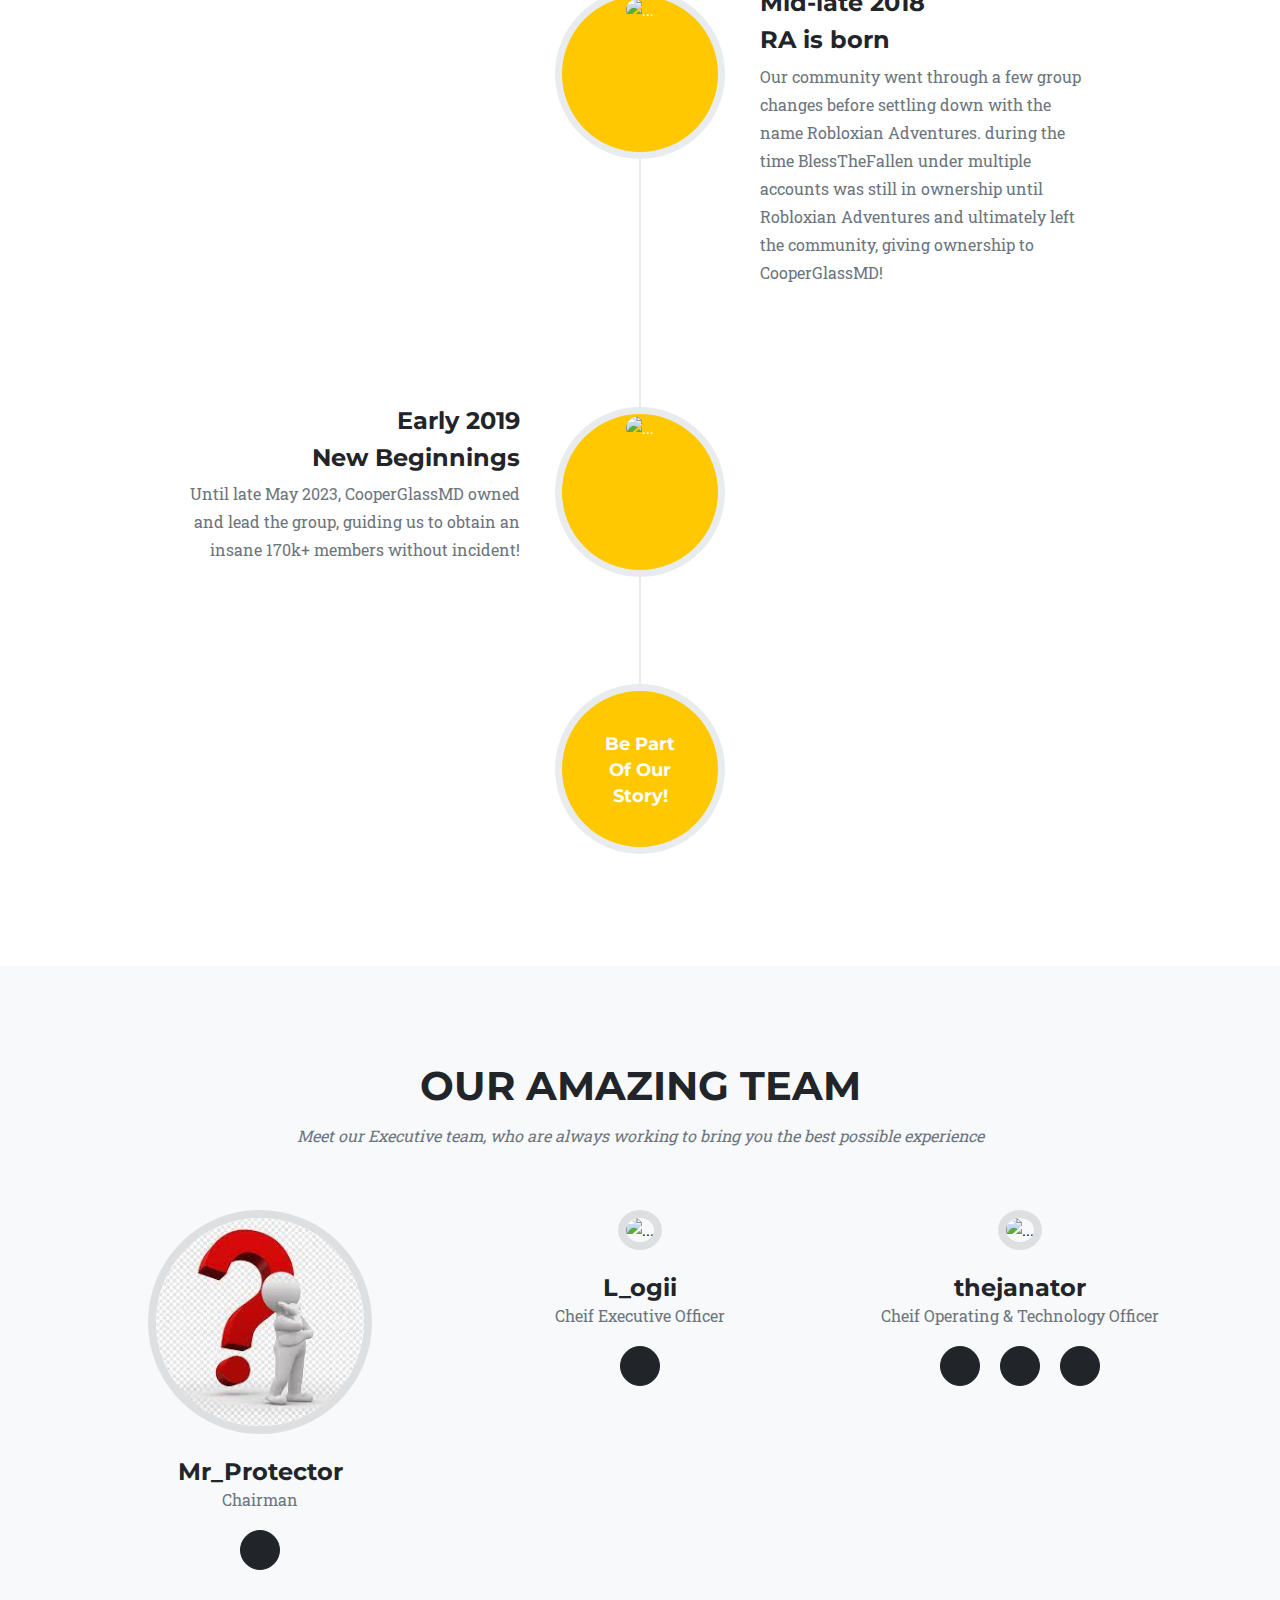
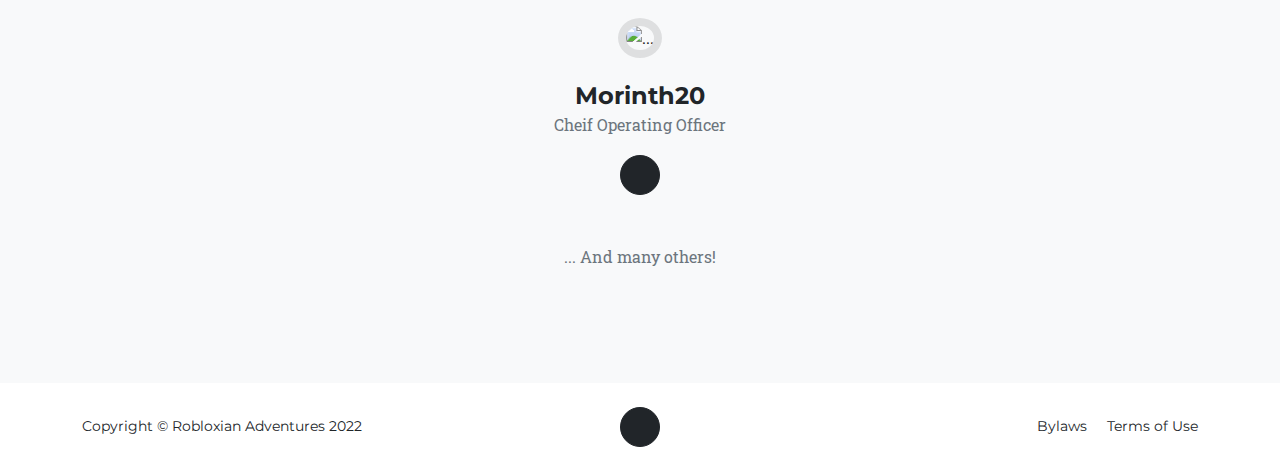
==== commit 9b5bbd48: "Update index.html" ====
--- a/index.html
+++ b/index.html
@@ -193,7 +193,7 @@
                                 <h4>Early 2019</h4>
                                 <h4 class="subheading">New Beginnings</h4>
                             </div>
-                            <div class="timeline-body"><p class="text-muted">Since then, CooperGlassMD has owned and lead the group, guiding us to obtain an insane 160k+ members without incident!</p></div>
+                            <div class="timeline-body"><p class="text-muted">Until late May 2023, CooperGlassMD owned and lead the group, guiding us to obtain an insane 170k+ members without incident!</p></div>
                         </div>
                     </li>
                     <li class="timeline-inverted">
@@ -220,8 +220,8 @@
                 <div class="row">
                     <div class="col-lg-4">
                         <div class="team-member">
-                            <img class="mx-auto rounded-circle" src="https://tr.rbxcdn.com/7e95c45aa85781a2bdec2e10c4b8c341/180/180/AvatarHeadshot/Png" alt="..." />
-                            <h4>CooperGlassMD</h4>
+                            <img class="mx-auto rounded-circle" src="[data-uri]" alt="..." />
+                            <h4>Mr_Protector</h4>
                             <p class="text-muted">Chairman</p>
                             <a class="btn btn-dark btn-social mx-2" href="https://discord.com/users/837815530286350377" aria-label="Parveen Anand Twitter Profile"><i class="fab fa-discord"></i></a>
                         </div>
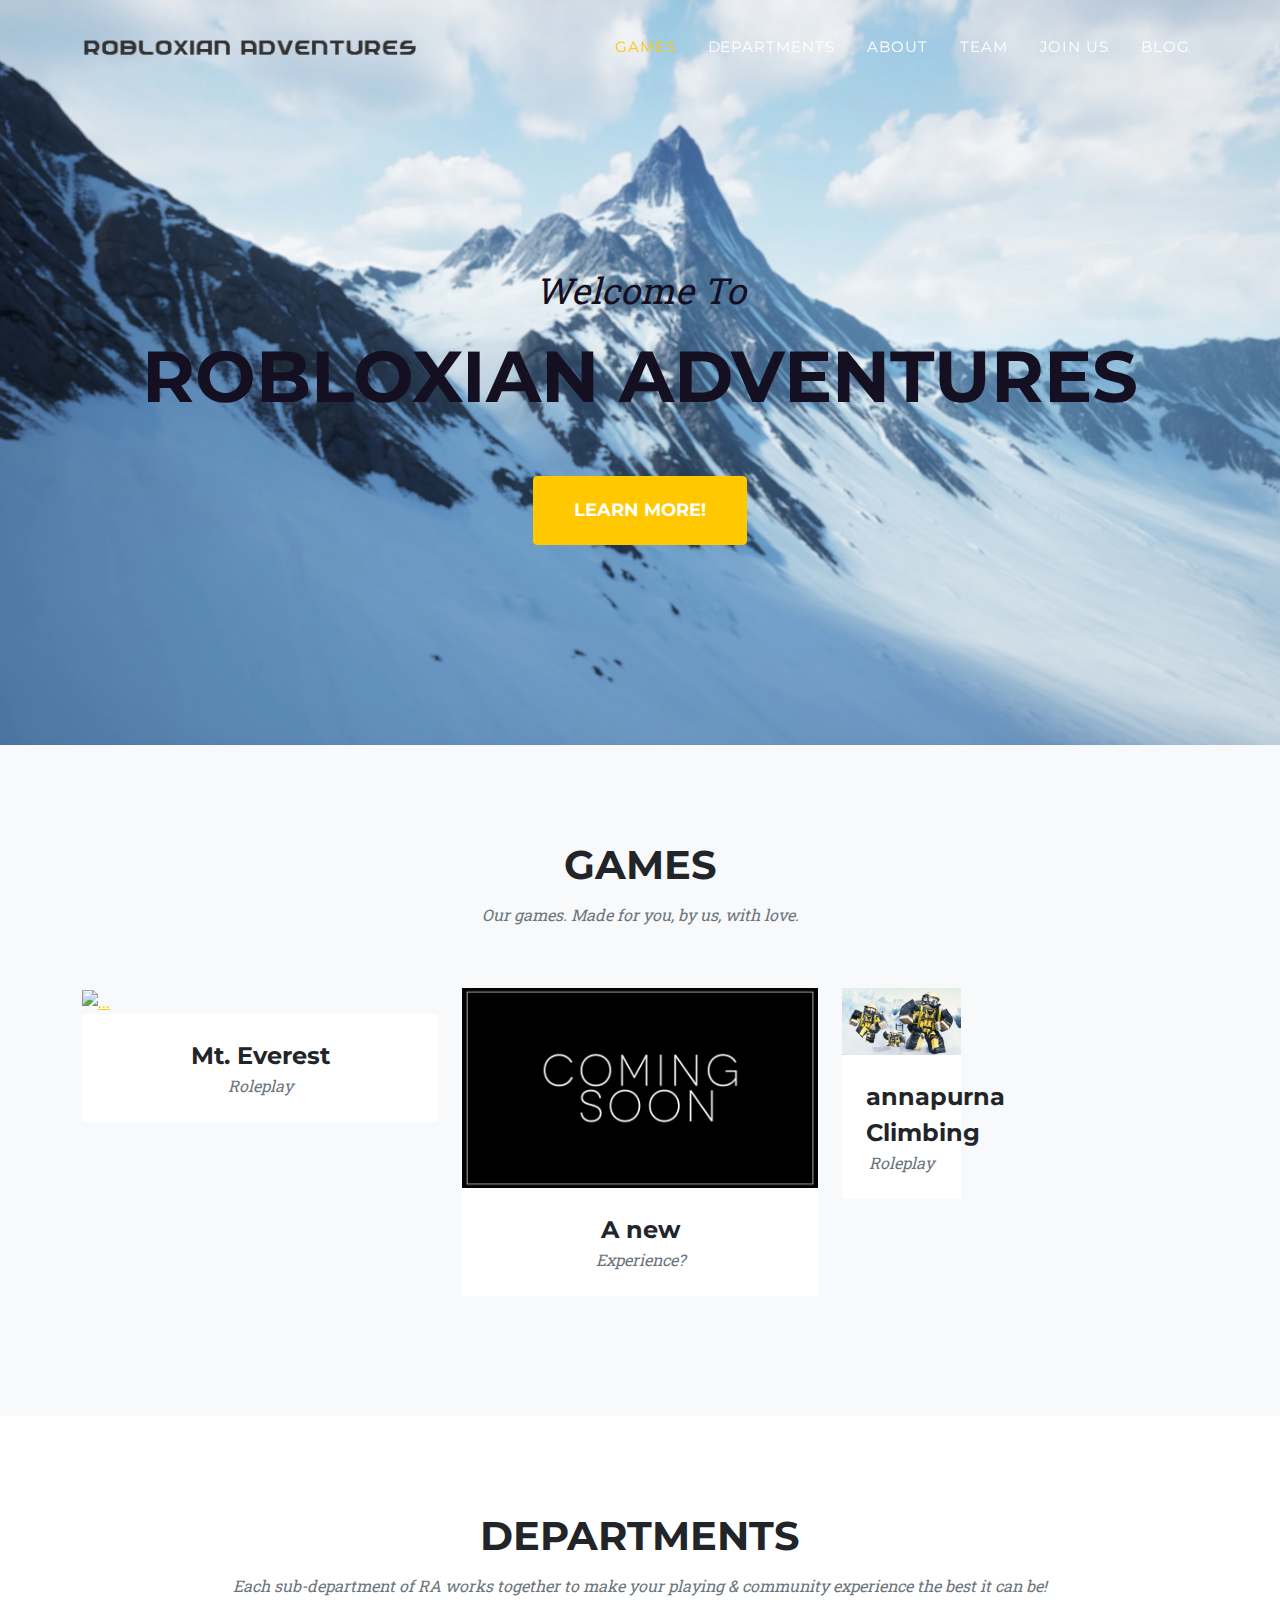
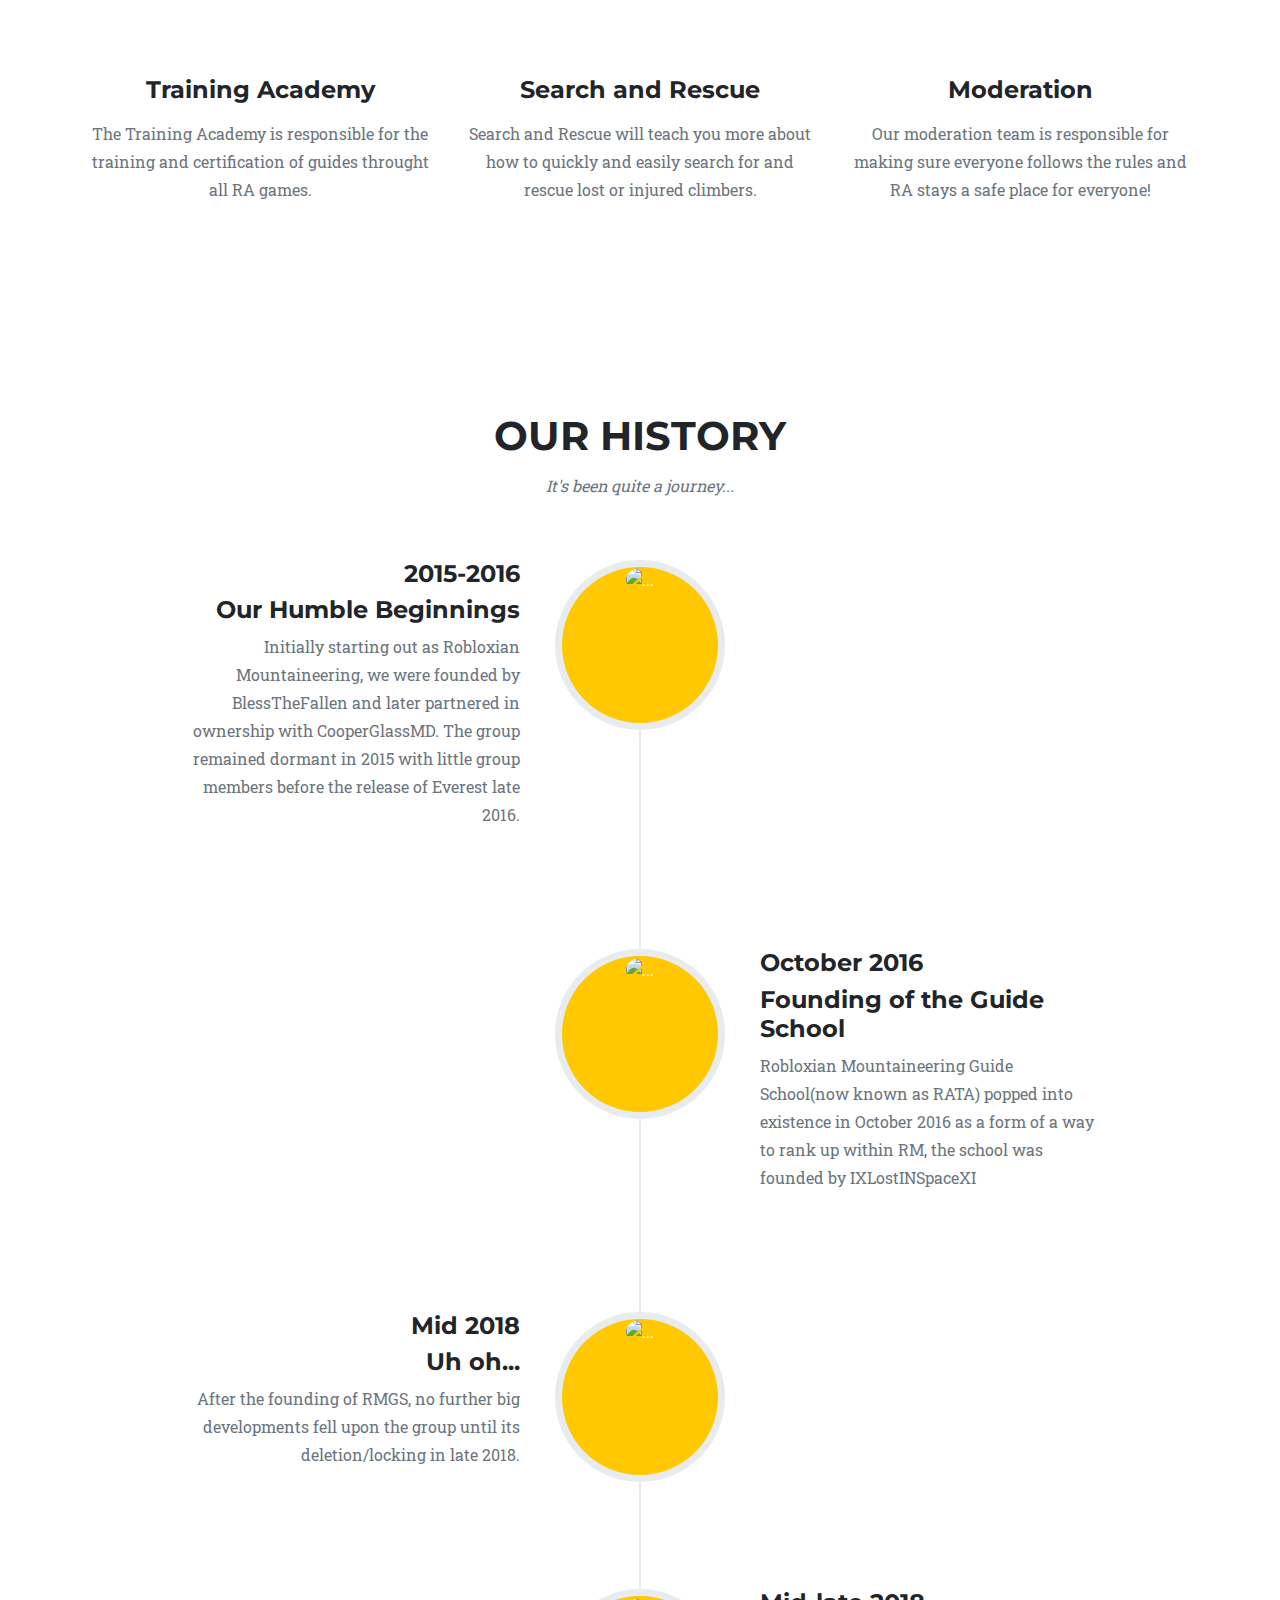
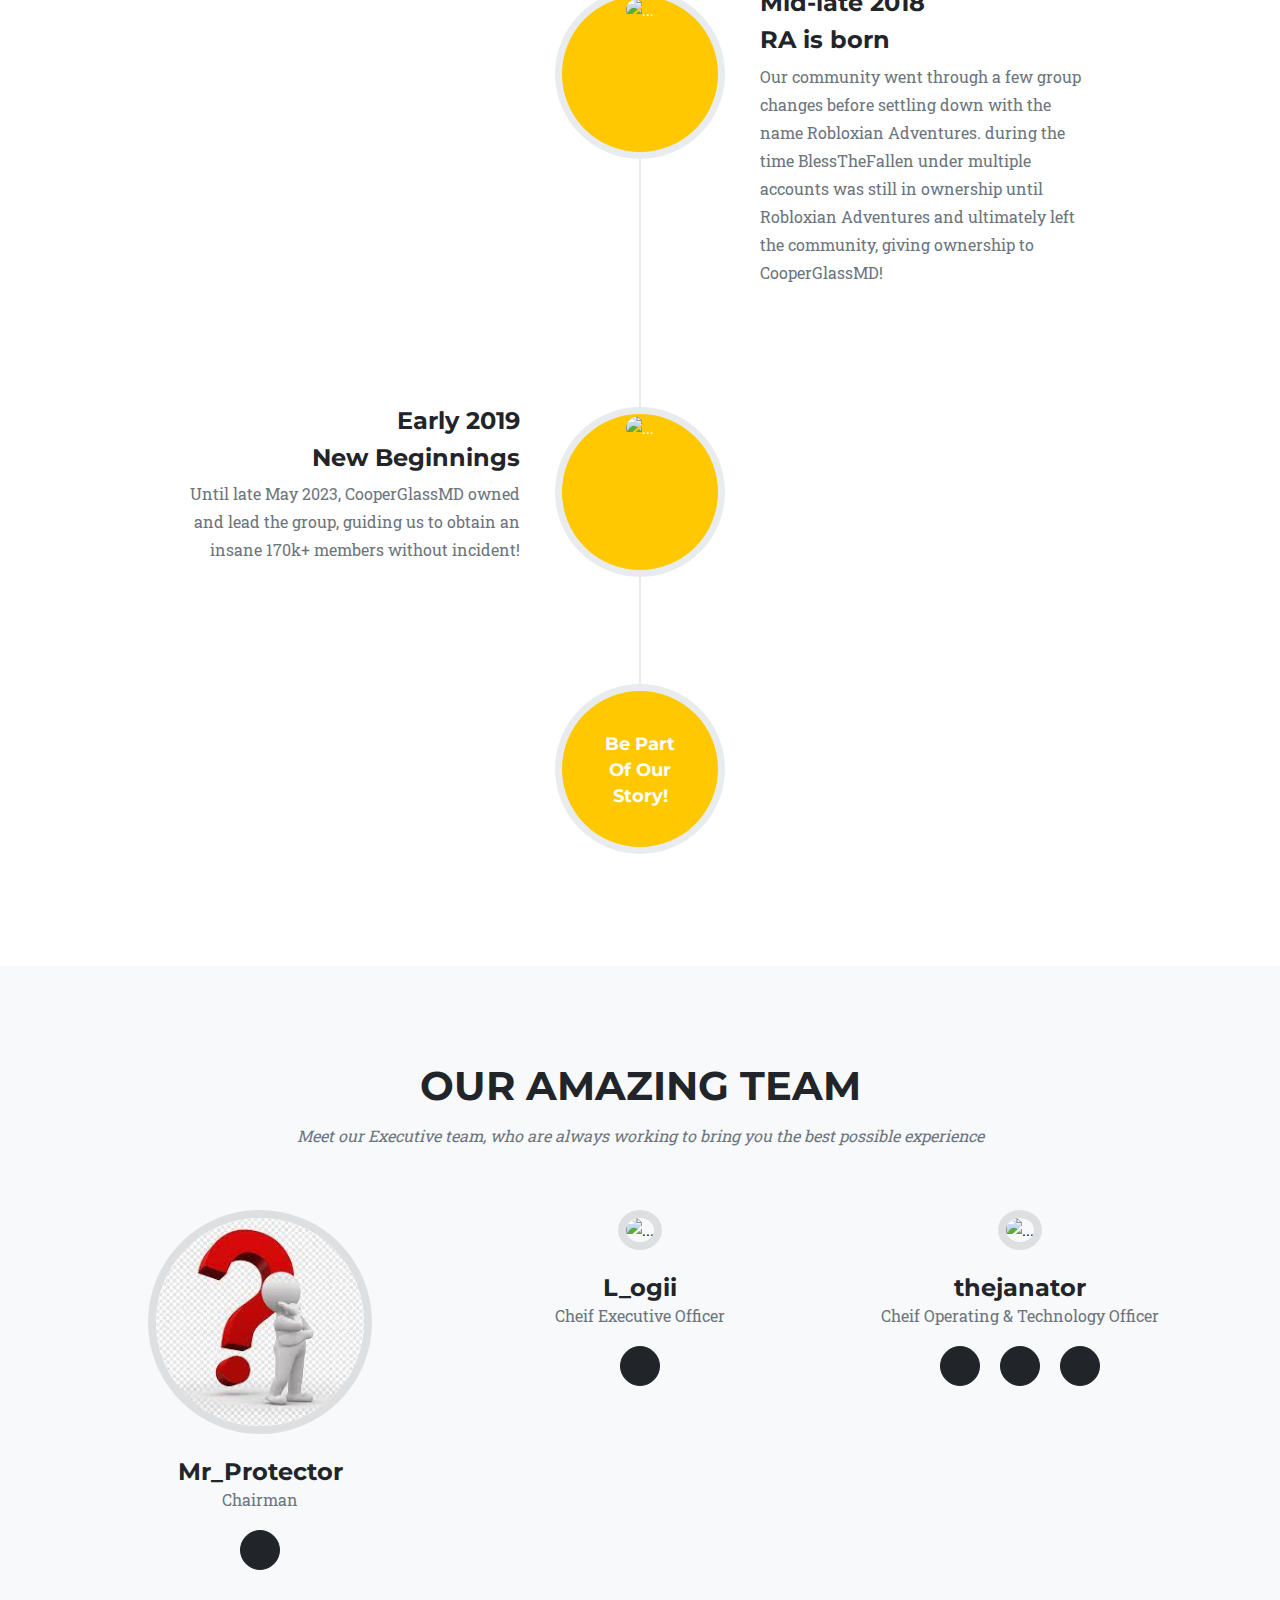
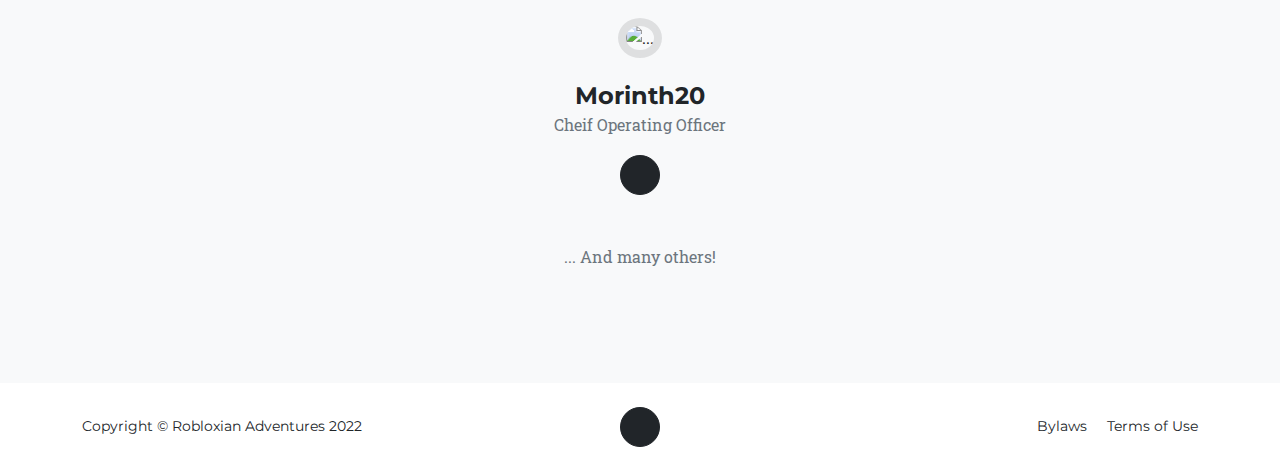
==== commit 05790500: "Rename index.htmlddddddddddddddddddddddddddddddddddddddd to index.html" ====
--- a/index.html
+++ b/index.html
@@ -63,7 +63,7 @@
                                 <div class="portfolio-hover">
                                     <div class="portfolio-hover-content"><i class="fas fa-plus fa-3x"></i></div>
                                 </div>
-                                <img class="img-fluid" src="assets/img/portfolio/1.jpg" alt="..." />
+                                <img class="img-fluid" src="assets/img/pdddortfolio/1.jpg" alt="..." />
                             </a>
                             <div class="portfolio-caption">
                                 <div class="portfolio-caption-heading">Mt. Everest </div>
@@ -71,6 +71,22 @@
                             </div>
                         </div>
                     </div>
+                    <div class="col-lg-4 col-sm-6 mb-4">
+                        <!-- Portfolio item 3-->
+                        <div class="portfolio-item">
+                            <a class="portfolio-link" data-bs-toggle="modal" href="#portfolioModal3">
+                                <div class="portfolio-hover">
+                                    <div class="portfolio-hover-content"><i class="fas fa-plus fa-3x"></i></div>
+                                </div>
+                                <img class="img-fluid" src="assets/img/portfolio/3.jpg" alt="..." />
+                            </a>
+                            <div class="portfolio-caption">
+                                <div class="portfolio-caption-heading">A new</div>
+                                <div class="portfolio-caption-subheading text-muted">Experience?</div>
+                            </div>
+                        </div>
+                    </div>
+                    <div class="col-lg-4 col-sm-6 mb-4 mb-lg-0">
                     <div class="col-lg-4 col-sm-6 mb-4">
                         <!-- Portfolio item 2-->
                         <div class="portfolio-item">
@@ -86,22 +102,6 @@
                             </div>
                         </div>
                     </div>
-                    <div class="col-lg-4 col-sm-6 mb-4">
-                        <!-- Portfolio item 3-->
-                        <div class="portfolio-item">
-                            <a class="portfolio-link" data-bs-toggle="modal" href="#portfolioModal3">
-                                <div class="portfolio-hover">
-                                    <div class="portfolio-hover-content"><i class="fas fa-plus fa-3x"></i></div>
-                                </div>
-                                <img class="img-fluid" src="assets/img/portfolio/3.jpg" alt="..." />
-                            </a>
-                            <div class="portfolio-caption">
-                                <div class="portfolio-caption-heading">Amazon River</div>
-                                <div class="portfolio-caption-subheading text-muted">Experience</div>
-                            </div>
-                        </div>
-                    </div>
-                    <div class="col-lg-4 col-sm-6 mb-4 mb-lg-0">
         </section>
         <!-- Services-->
         <section class="page-section" id="departments">
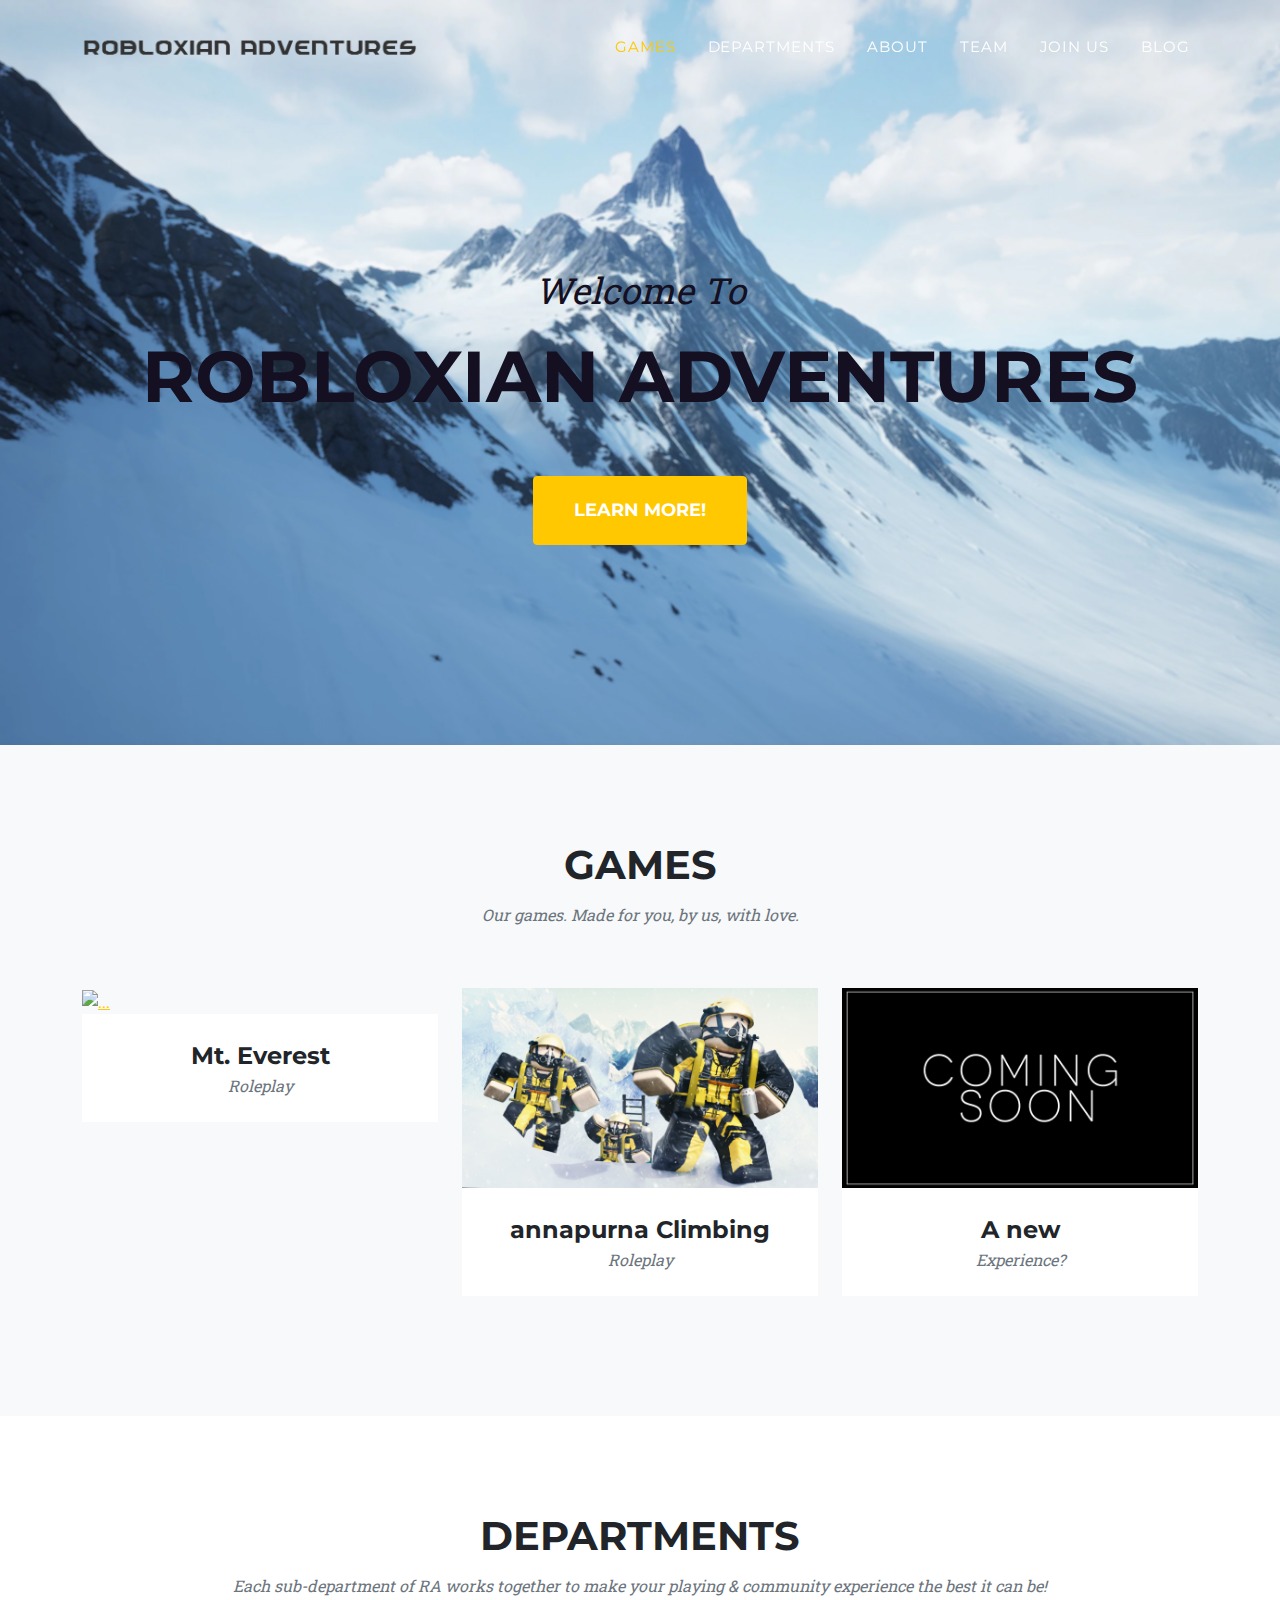
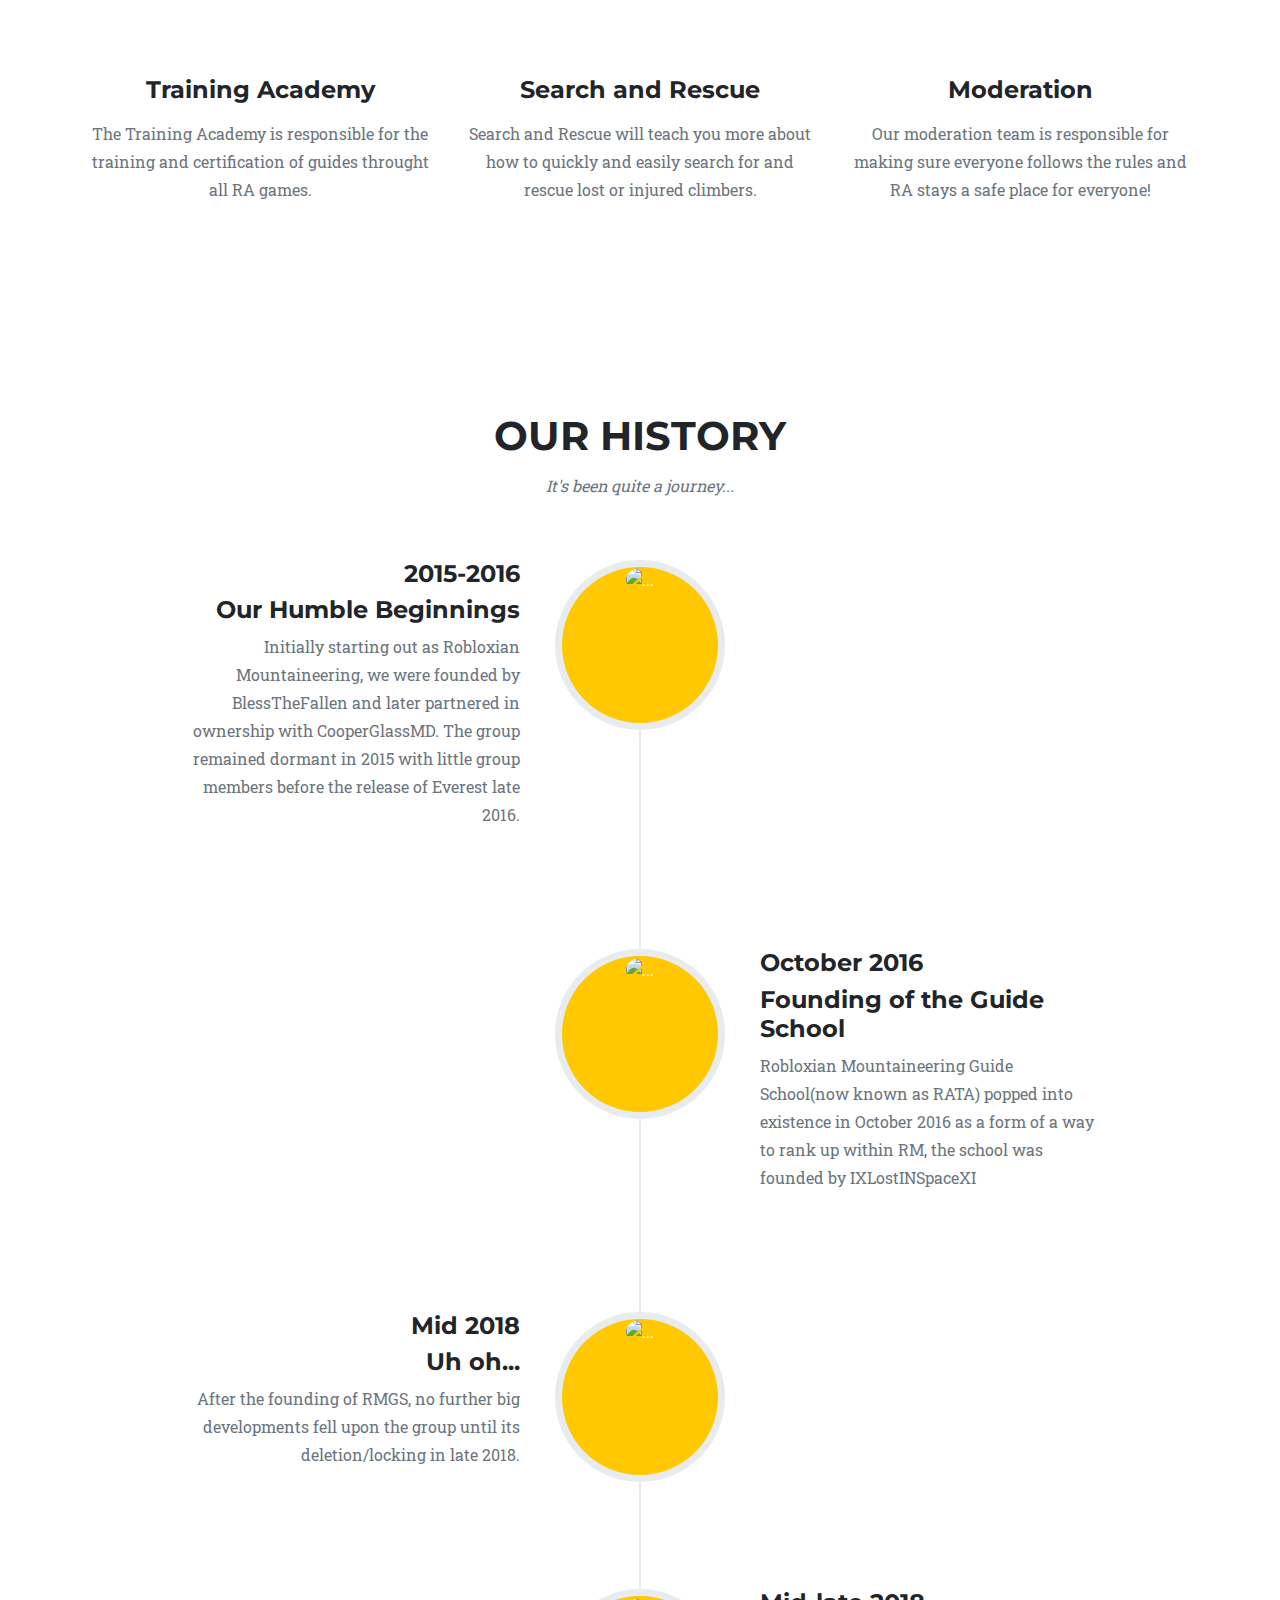
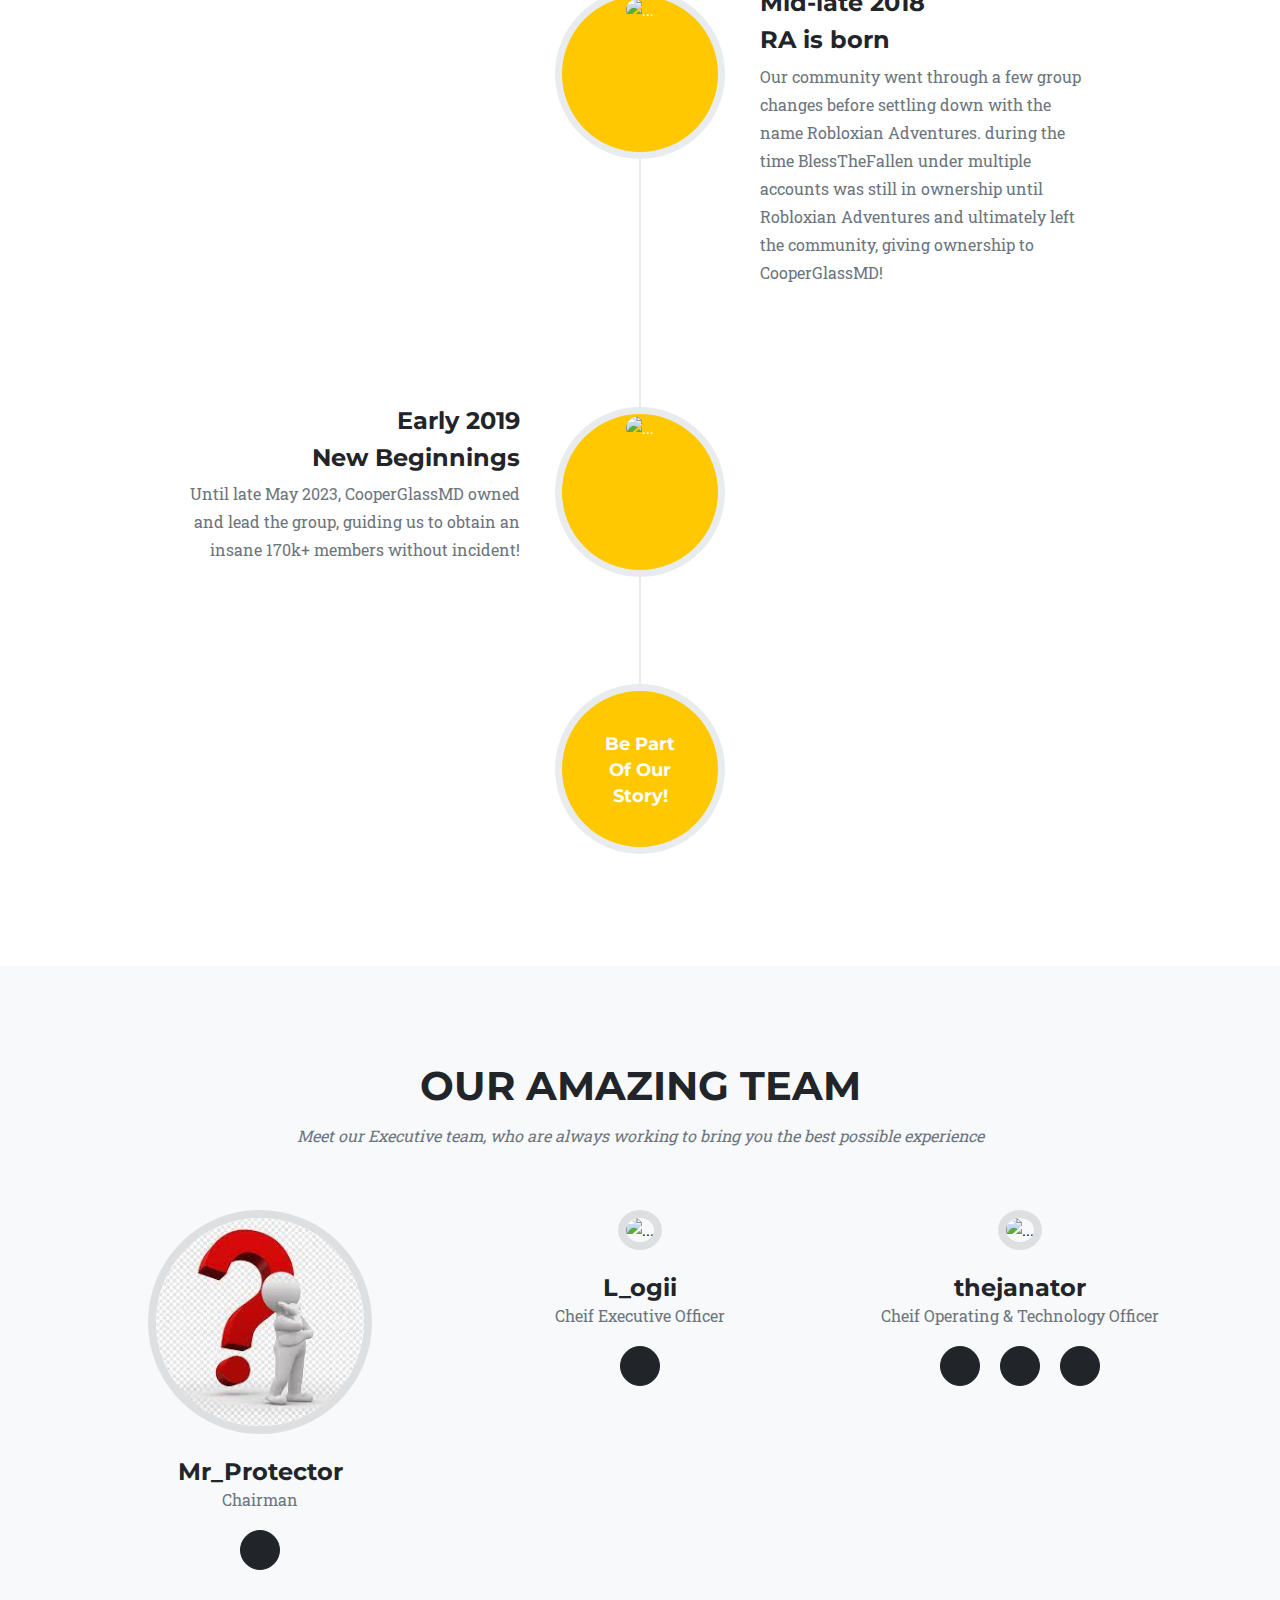
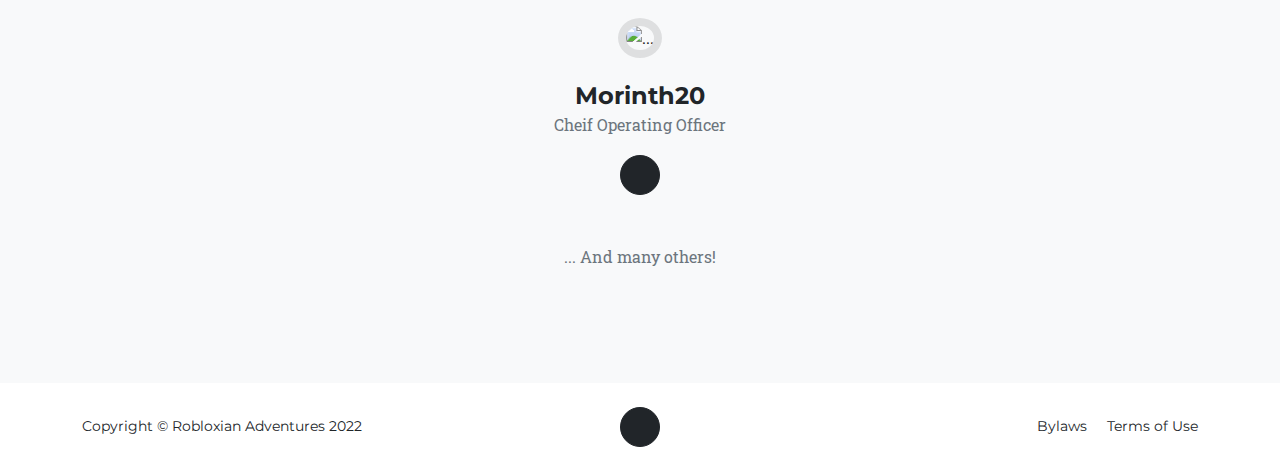
==== commit 0f4faeba: "Update index.html" ====
--- a/index.html
+++ b/index.html
@@ -72,6 +72,21 @@
                         </div>
                     </div>
                     <div class="col-lg-4 col-sm-6 mb-4">
+                        <!-- Portfolio item 2-->
+                        <div class="portfolio-item">
+                            <a class="portfolio-link" data-bs-toggle="modal" href="#portfolioModal2">
+                                <div class="portfolio-hover">
+                                    <div class="portfolio-hover-content"><i class="fas fa-plus fa-3x"></i></div>
+                                </div>
+                                <img class="img-fluid" src="assets/img/portfolio/2.jpg" alt="..." />
+                            </a>
+                            <div class="portfolio-caption">
+                                <div class="portfolio-caption-heading">annapurna Climbing</div>
+                                <div class="portfolio-caption-subheading text-muted">Roleplay</div>
+                            </div>
+                        </div>
+                    </div>
+                    <div class="col-lg-4 col-sm-6 mb-4">
                         <!-- Portfolio item 3-->
                         <div class="portfolio-item">
                             <a class="portfolio-link" data-bs-toggle="modal" href="#portfolioModal3">
@@ -87,21 +102,6 @@
                         </div>
                     </div>
                     <div class="col-lg-4 col-sm-6 mb-4 mb-lg-0">
-                    <div class="col-lg-4 col-sm-6 mb-4">
-                        <!-- Portfolio item 2-->
-                        <div class="portfolio-item">
-                            <a class="portfolio-link" data-bs-toggle="modal" href="#portfolioModal2">
-                                <div class="portfolio-hover">
-                                    <div class="portfolio-hover-content"><i class="fas fa-plus fa-3x"></i></div>
-                                </div>
-                                <img class="img-fluid" src="assets/img/portfolio/2.jpg" alt="..." />
-                            </a>
-                            <div class="portfolio-caption">
-                                <div class="portfolio-caption-heading">annapurna Climbing</div>
-                                <div class="portfolio-caption-subheading text-muted">Roleplay</div>
-                            </div>
-                        </div>
-                    </div>
         </section>
         <!-- Services-->
         <section class="page-section" id="departments">
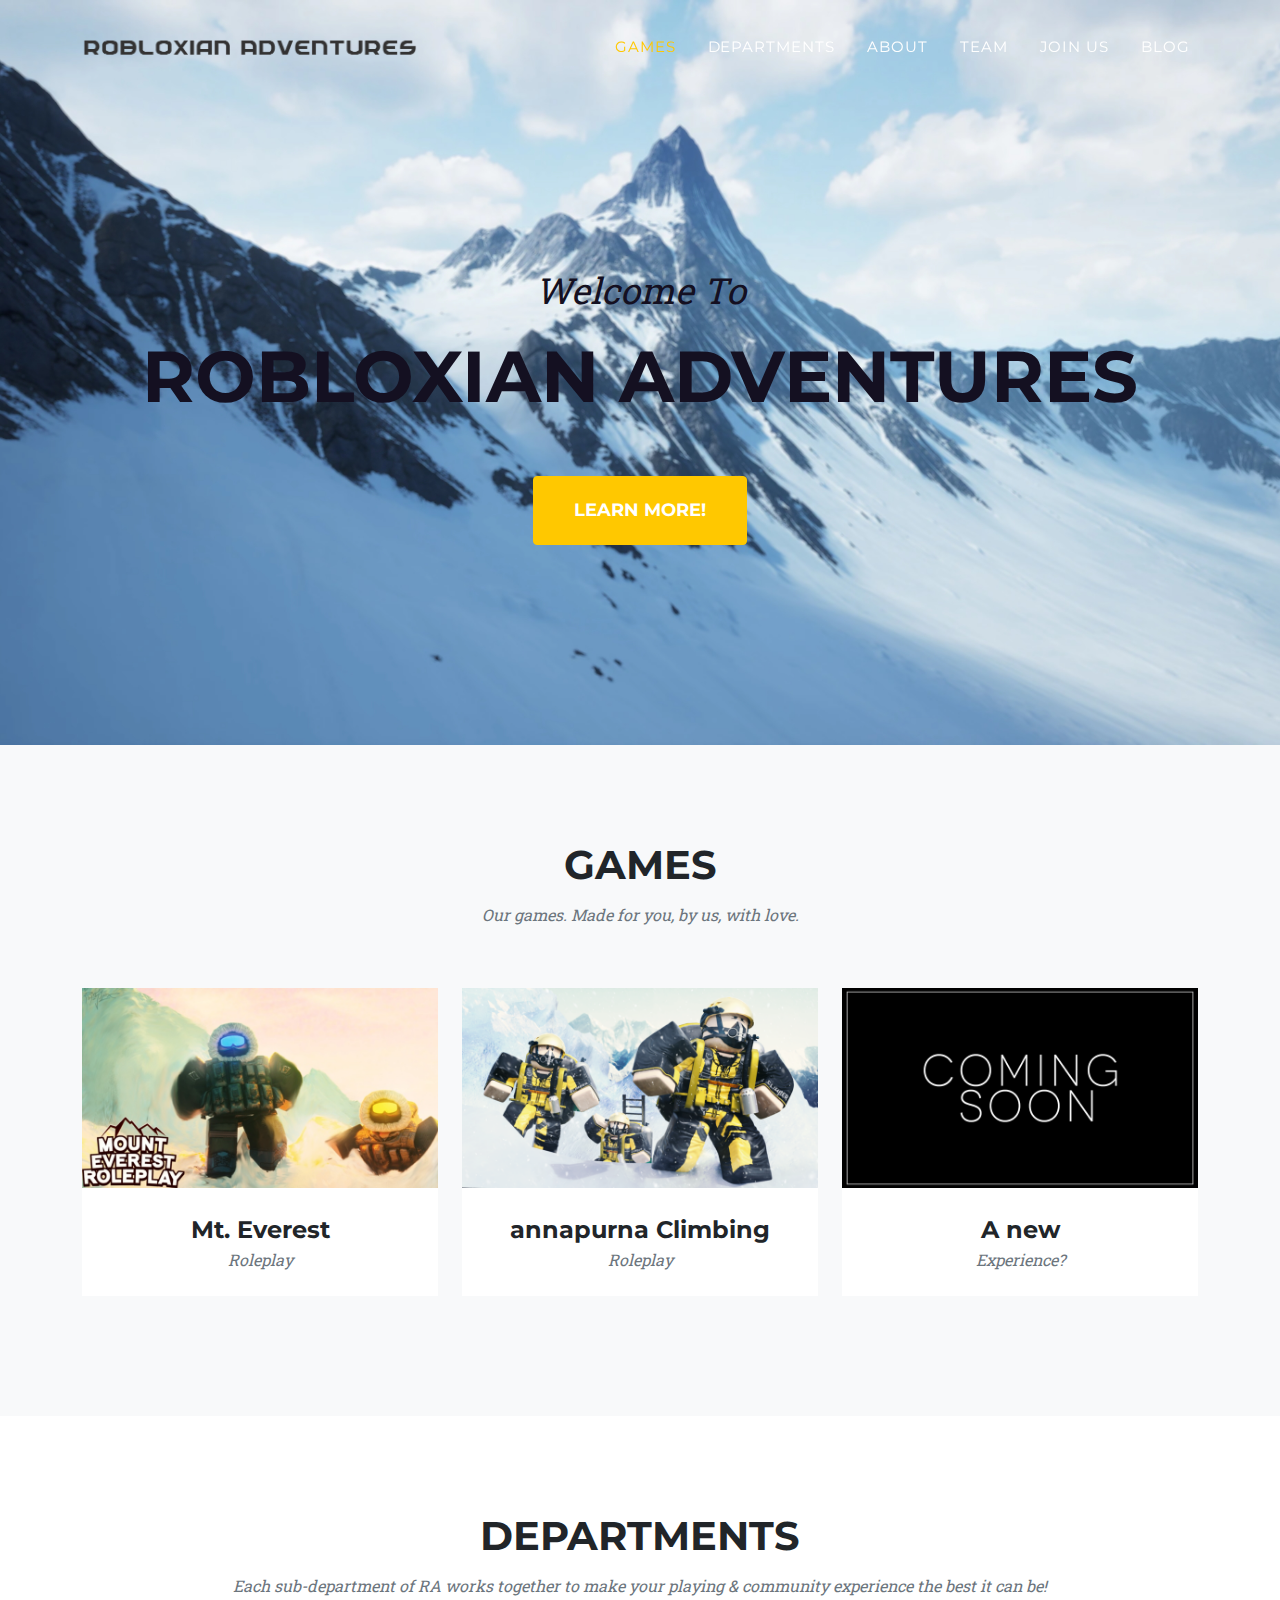
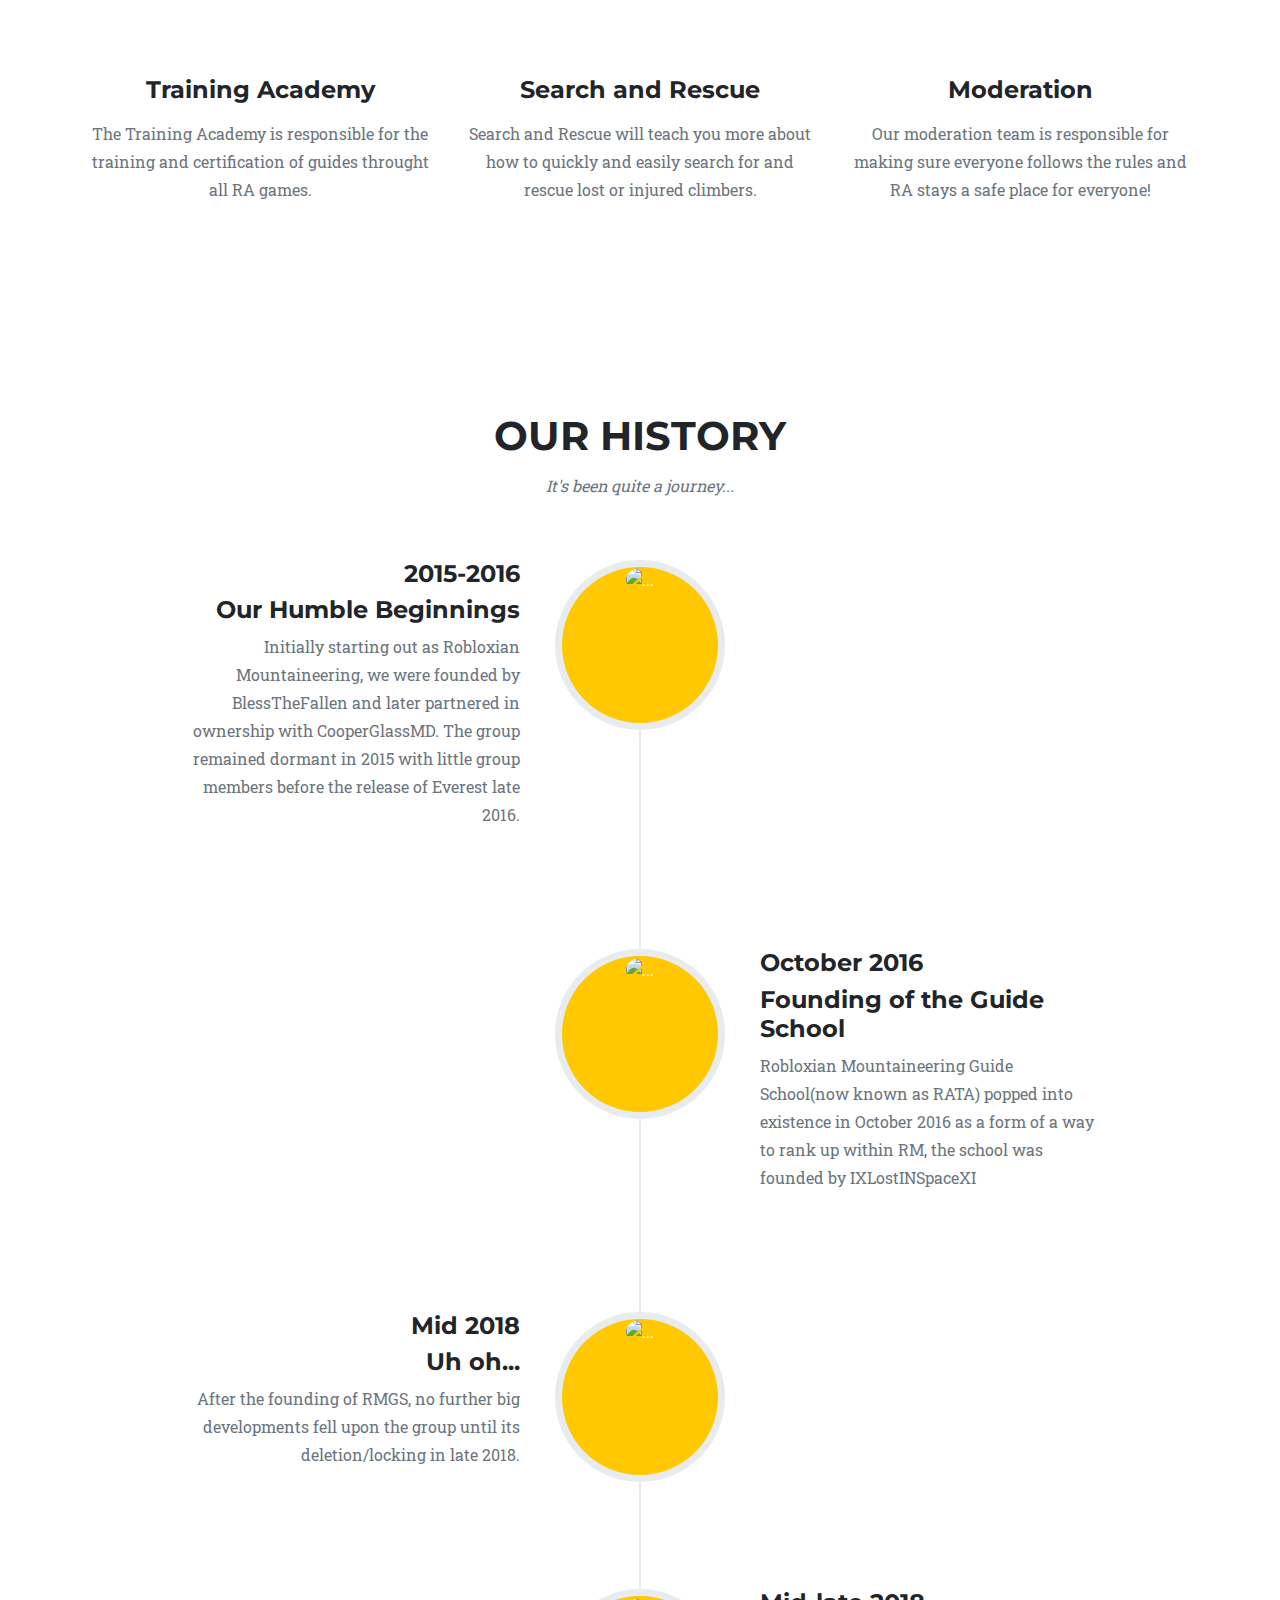
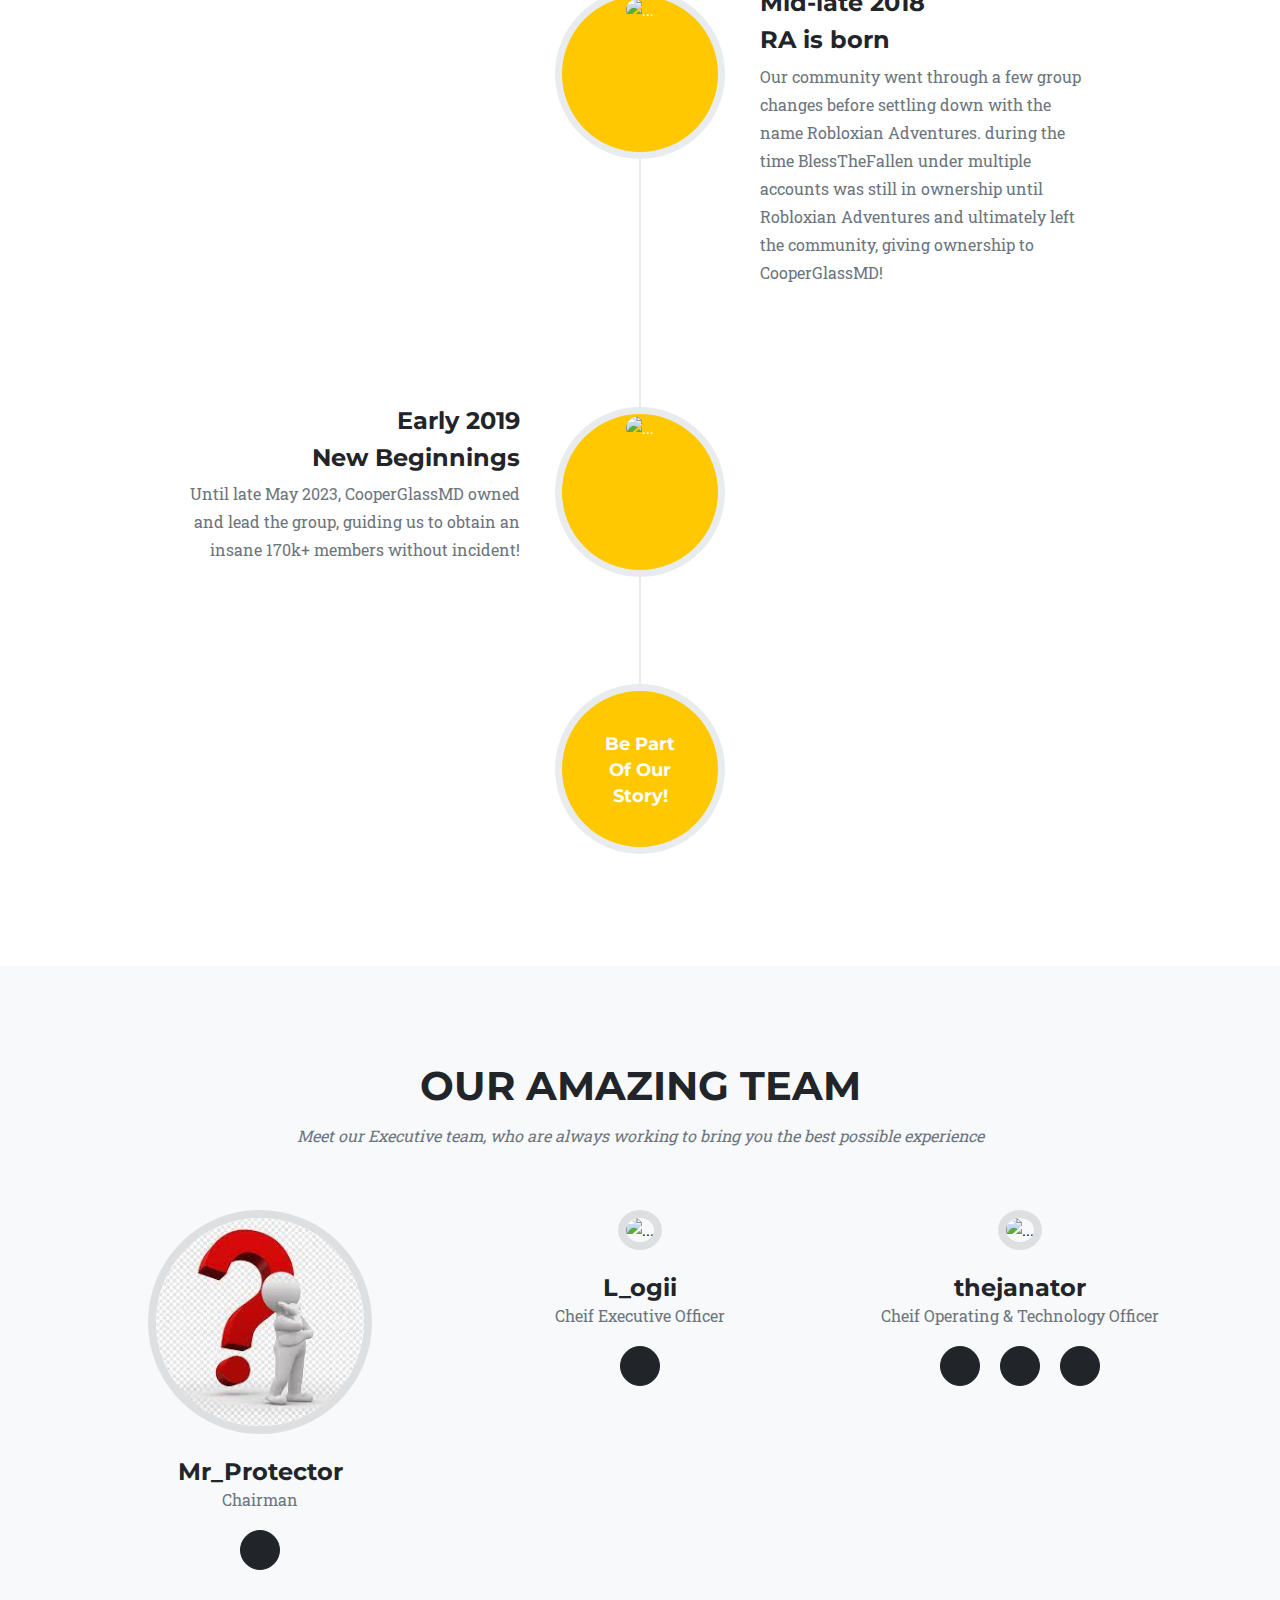
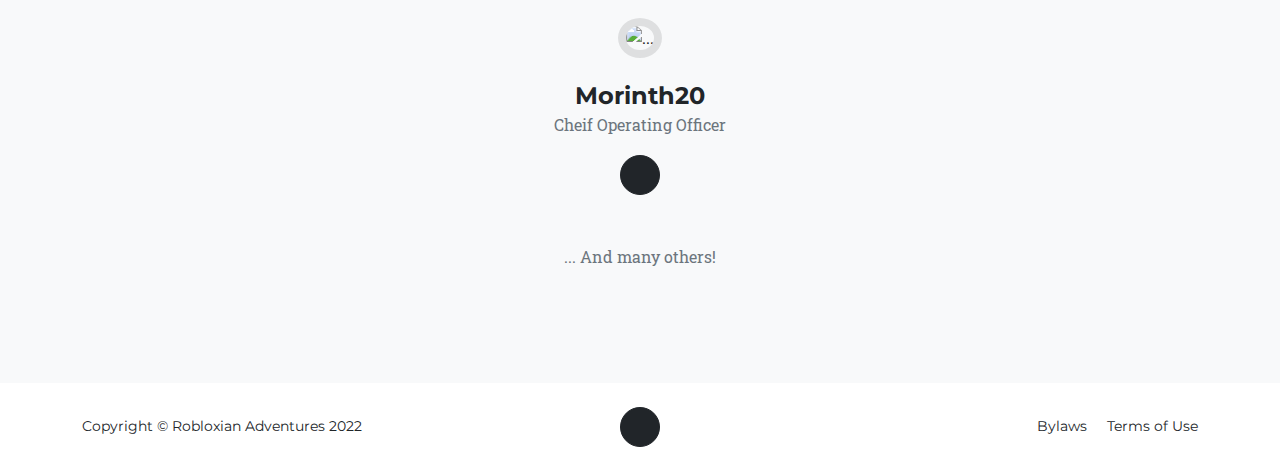
==== commit febda669: "Update index.html" ====
--- a/index.html
+++ b/index.html
@@ -63,7 +63,7 @@
                                 <div class="portfolio-hover">
                                     <div class="portfolio-hover-content"><i class="fas fa-plus fa-3x"></i></div>
                                 </div>
-                                <img class="img-fluid" src="assets/img/pdddortfolio/1.jpg" alt="..." />
+                                <img class="img-fluid" src="https://robloxian-adventures.github.io/assets/img/portfolio/1.jpg" alt="..." />
                             </a>
                             <div class="portfolio-caption">
                                 <div class="portfolio-caption-heading">Mt. Everest </div>
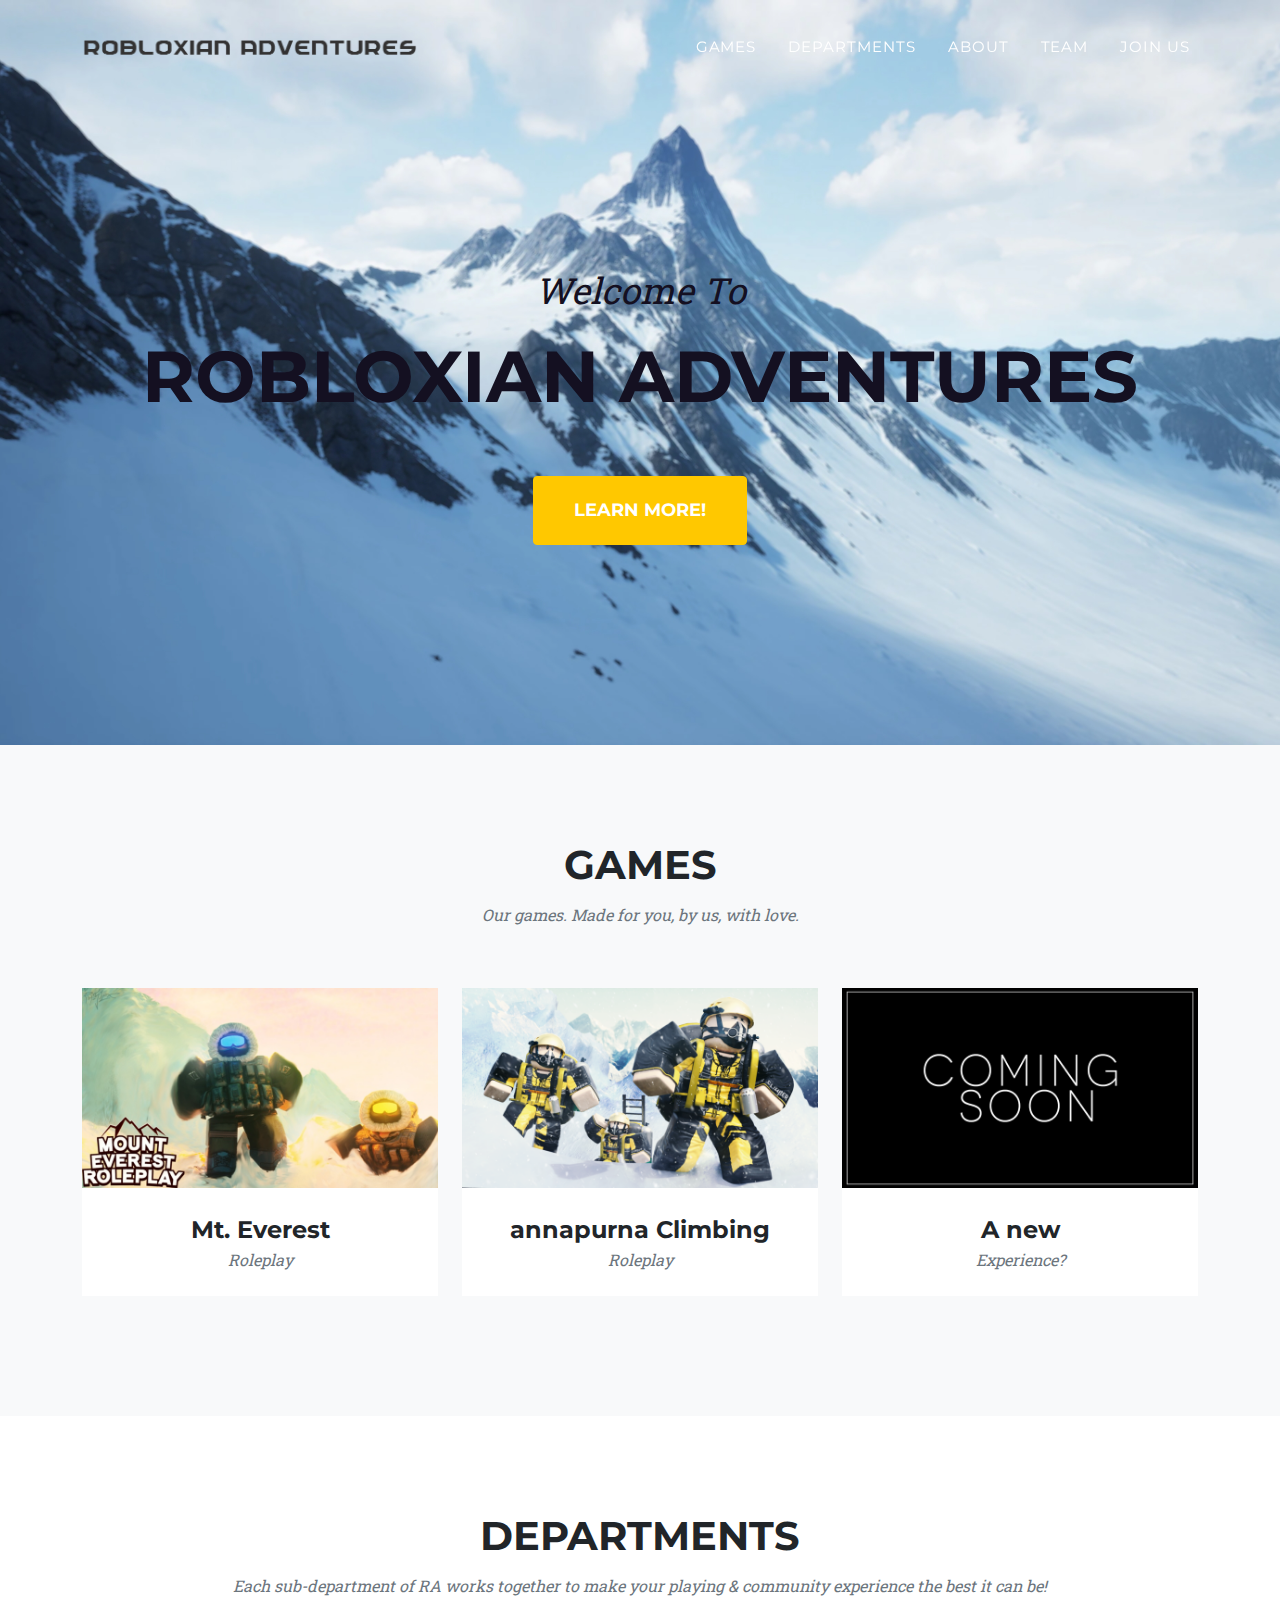
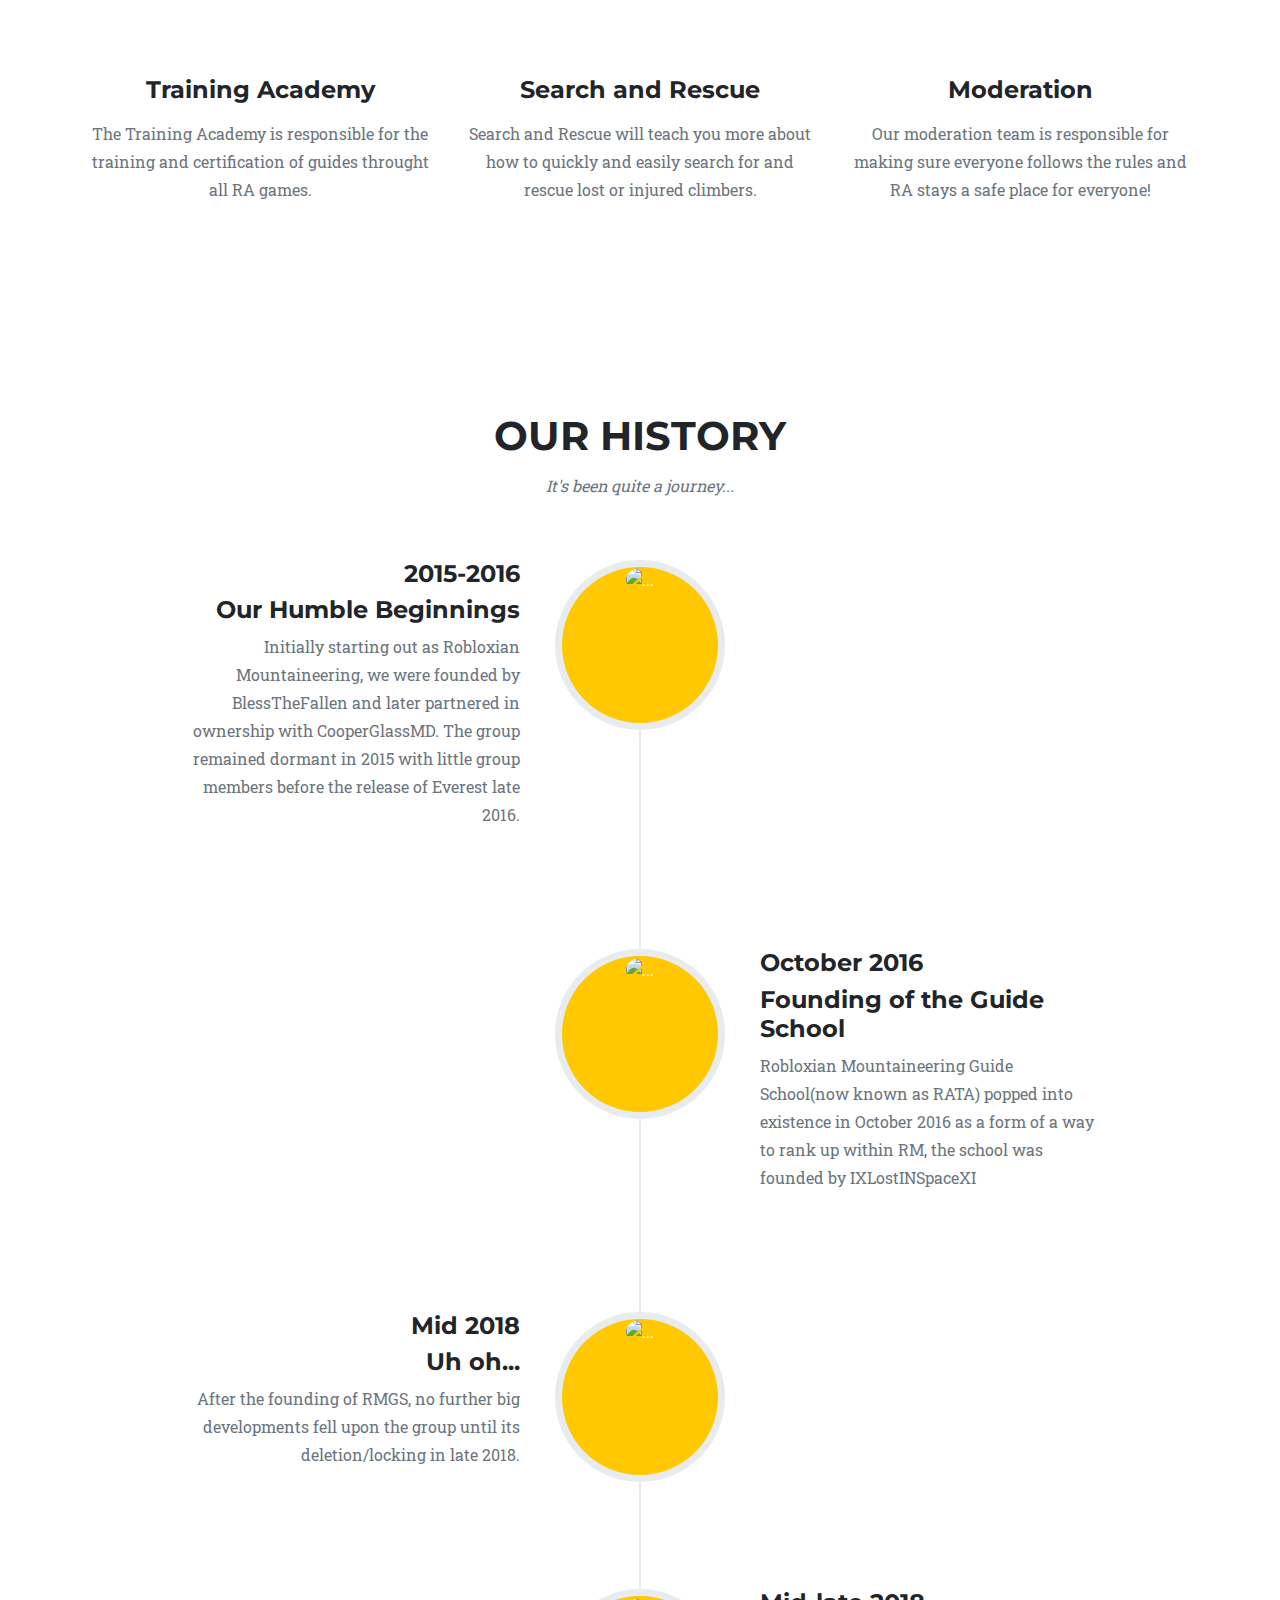
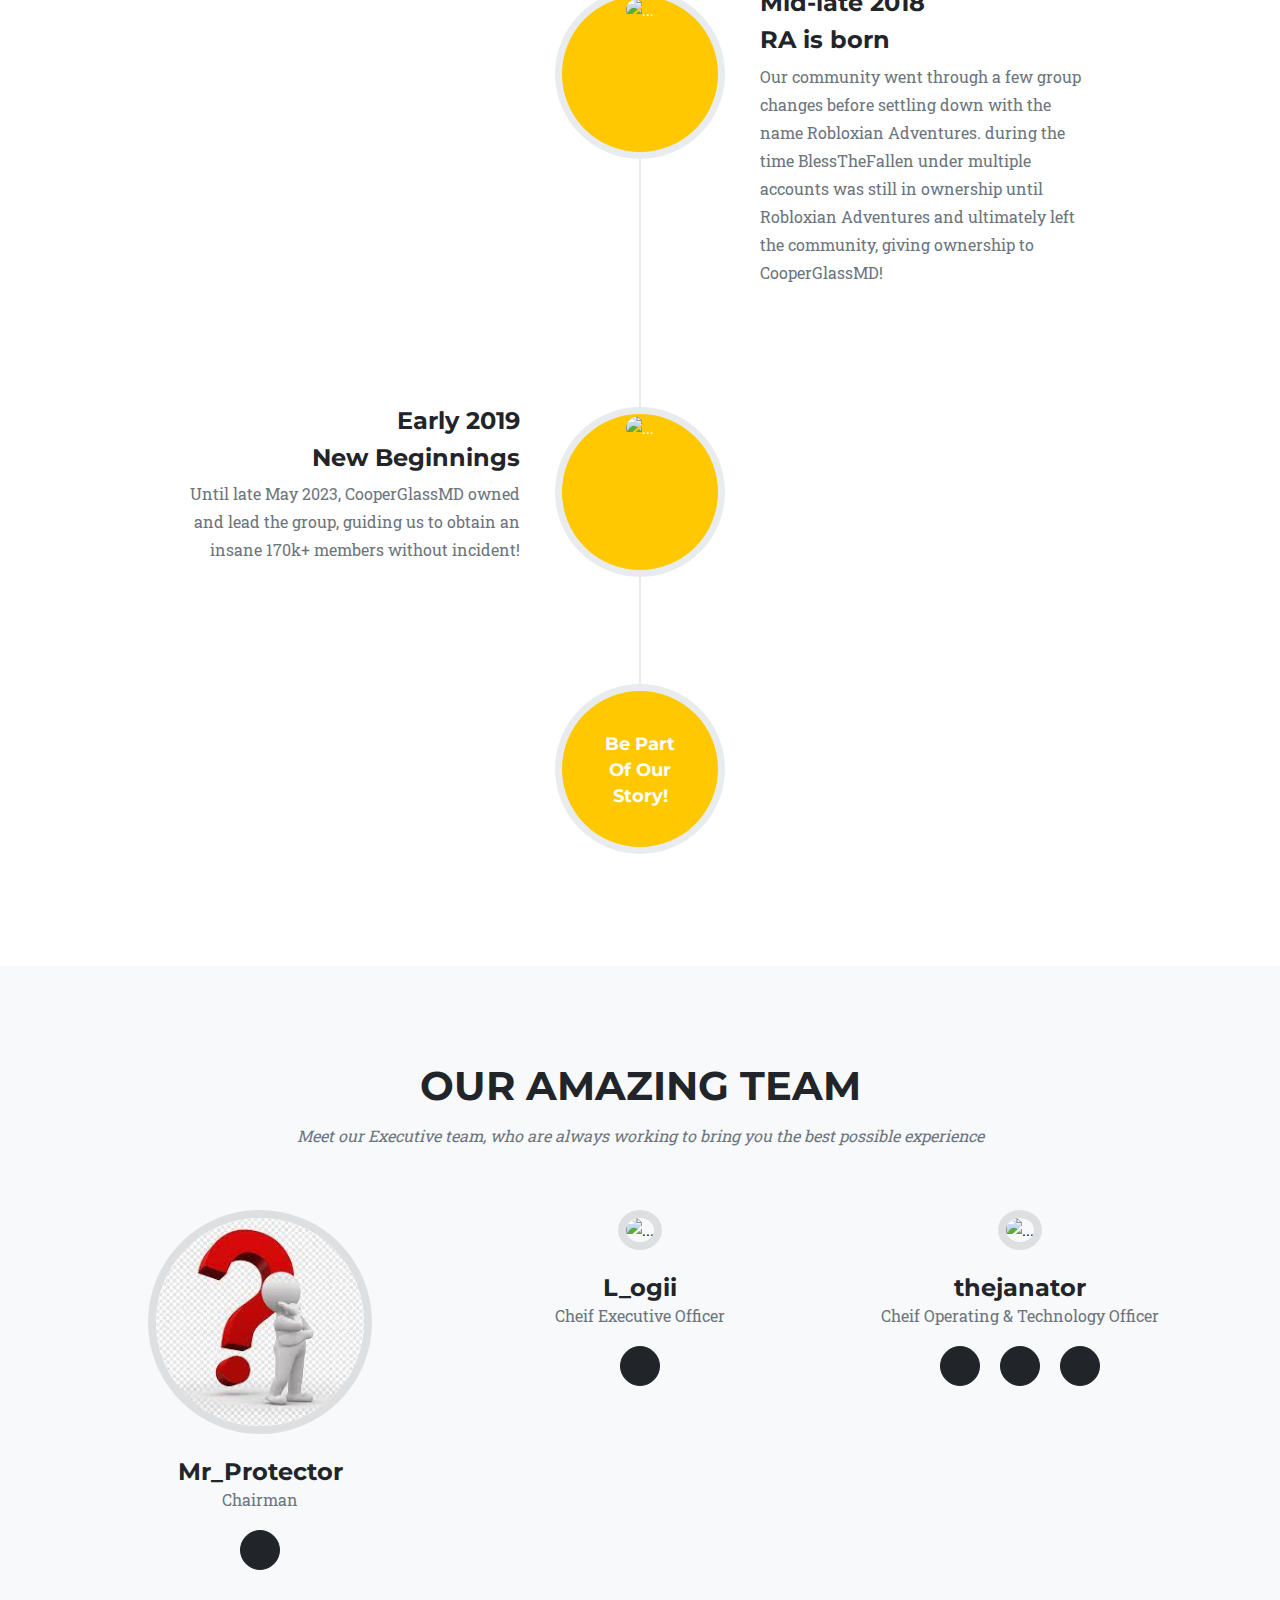
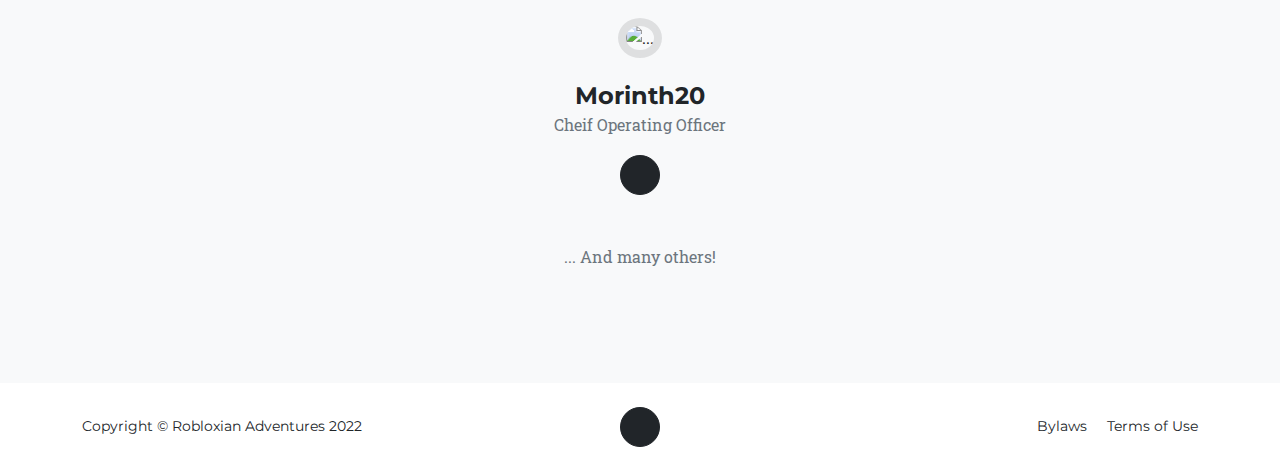
==== commit 6acd79a9: "Update index.html" ====
--- a/index.html
+++ b/index.html
@@ -34,8 +34,7 @@
                         <li class="nav-item"><a class="nav-link" href="#departments">Departments</a></li>
                         <li class="nav-item"><a class="nav-link" href="#about">About</a></li>
                         <li class="nav-item"><a class="nav-link" href="#team">Team</a></li>
-                        <li class="nav-item"><a class="nav-link" href="https://robloxianadventures.com/docs/join">Join Us</a></li>
-                        <li class="nav-item"><a class="nav-link" href="https://robloxianadventures.com/blog">Blog</a></li>
+                        <li class="nav-item"><a class="nav-link" href="https://www.roblox.com/groups/4963098/RA-Robloxian-Adventures#!/about">Join Us</a></li>
                     </ul>
                 </div>
             </div>
